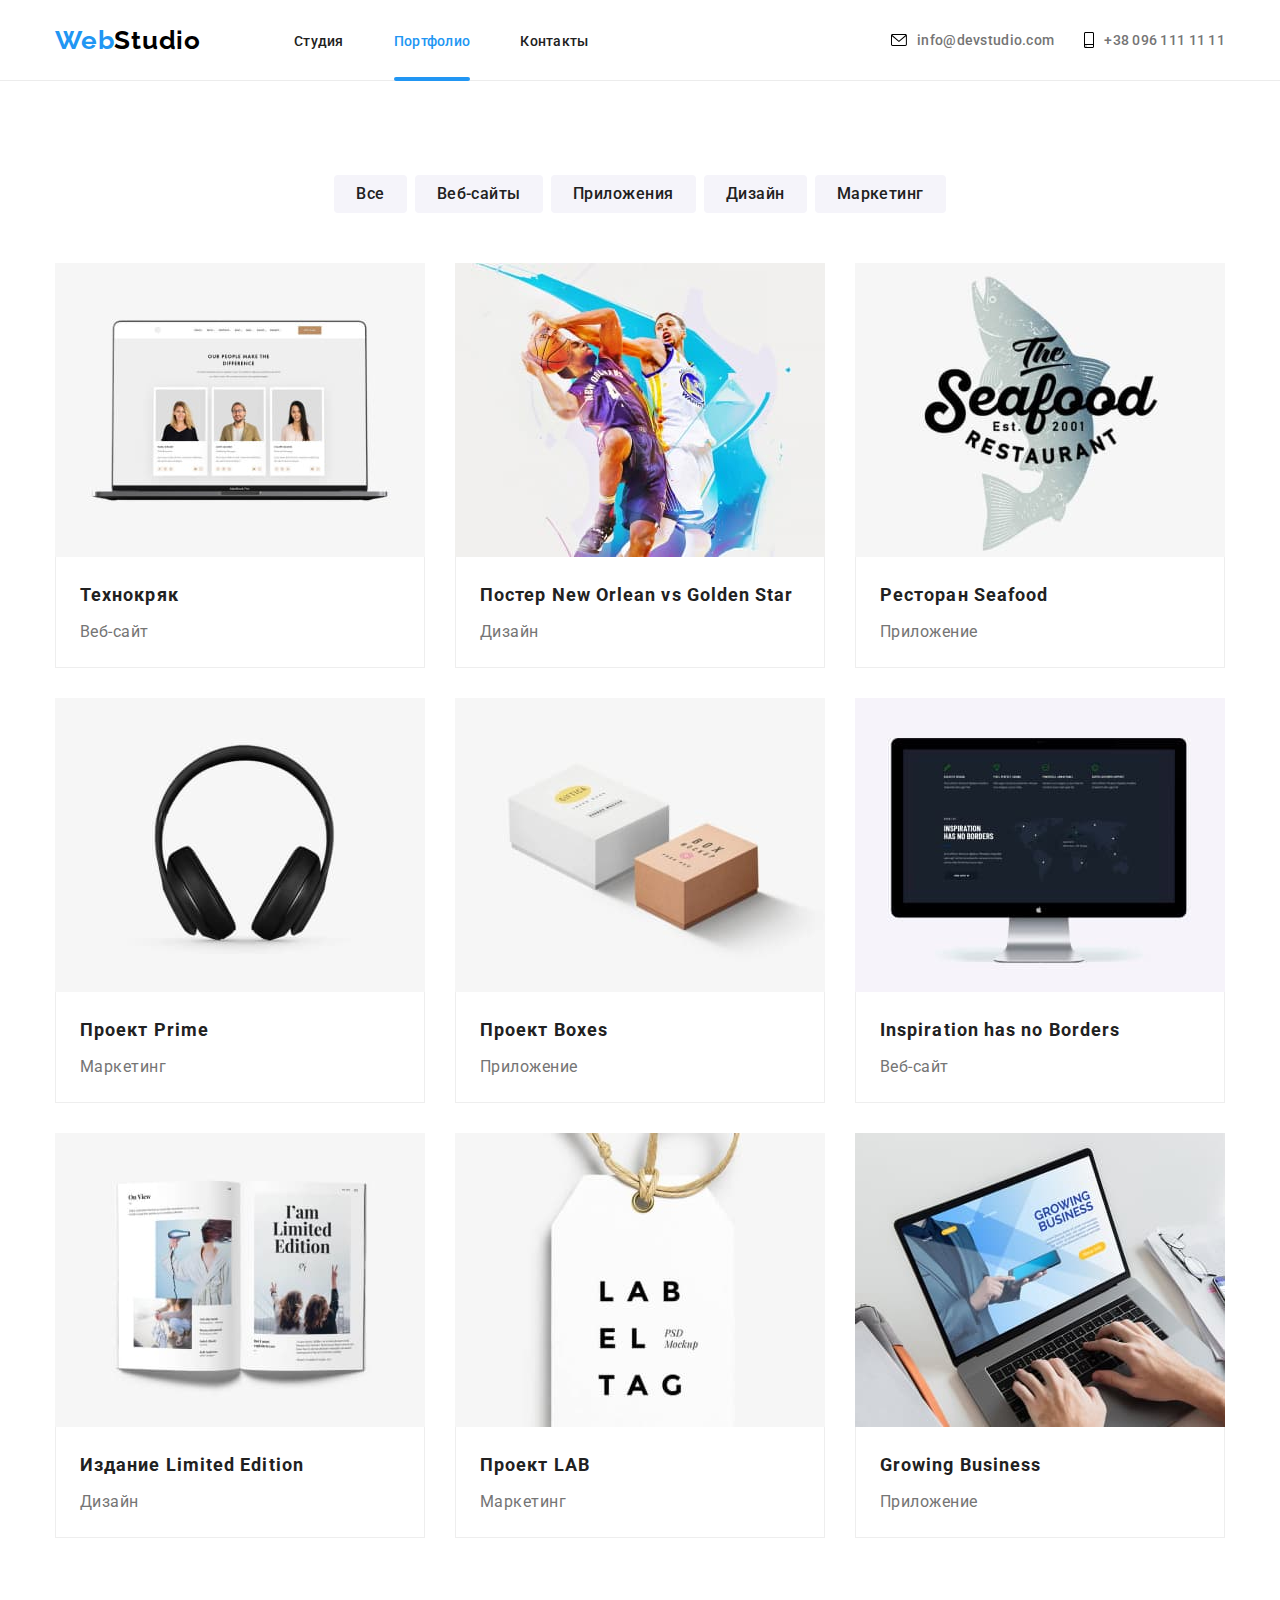
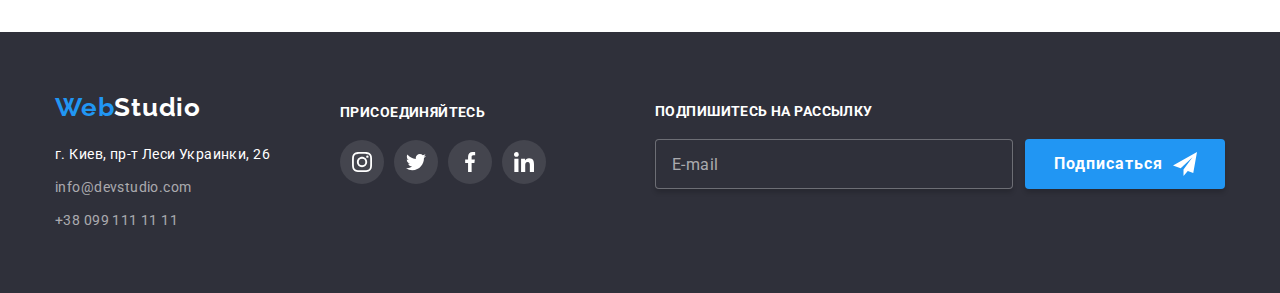
==== portfolio.html @ 9cb3ed79 "Добавляет адаптивные стили и изображения" ====
<!DOCTYPE html>
<html lang="ru">
  <head>
    <meta charset="UTF-8" />
    <meta name="viewport" content="width=device-width, initial-scale=1.0"/>
    <link
      rel="stylesheet"
      href="https://cdnjs.cloudflare.com/ajax/libs/modern-normalize/1.0.0/modern-normalize.css"
    />
    <link
      href="https://fonts.googleapis.com/css2?family=Raleway:wght@700&family=Roboto:wght@400;500;700;900&display=swap"
      rel="stylesheet"
    />
    <!--<link rel="stylesheet" href="./css/main.min.css" />-->
    <link rel="stylesheet" href="./css/portfolio.min.css" />
    <title>Портфолио</title>
  </head>
  <body>
    <!--Header-->

    <header class="header">
      <div class="container portfolio-header">
        <nav class="header-navigation">
          <a class="logo link" href="./index.html"
            ><span class="accent">Web</span>Studio</a
          >
          <ul class="navigation list">
            <li class="navigation-item">
              <a class="navigation-link link" href="./index.html">Студия</a>
            </li>
            <li class="navigation-item">
              <a
                class="navigation-link active-page link"
                href="./portfolio.html"
                >Портфолио</a
              >
            </li>
            <li class="navigation-item">
              <a class="navigation-link link" href="">Контакты</a>
            </li>
          </ul>
        </nav>
        <address class="header-contacts">
          <a class="link contacts-details" href="mailto:info@devstudio.com">
            <svg class="email contacts-icon">
              <use
                class="contacts-details-svg"
                href="./images/sprite.svg#envelope"
              ></use>
            </svg>
            info@devstudio.com</a
          >
          <a class="link contacts-details" href="tel:+380961111111">
            <svg class="smartphone contacts-icon">
              <use
                class="contacts-details-svg"
                href="./images/sprite.svg#smartphone"
              ></use>
            </svg>
            +38 096 111 11 11</a
          >
        </address>
      </div>
      <!--Кнопка мобильного меню-->
      <button type="button" class="menu-button" aria-expanded="false" aria-controls="mobile-menu" data-menu-button>
        <svg class="icon-svg" width="24" height="24" aria-label="Переключатель мобильного меню">
          <use class="close-icon" href="./images/sprite.svg#close-menu" width="24" height="24"></use>
          <use class="burger-icon" href="./images/sprite.svg#burger-menu" width="24" height="16"></use>
        </svg>
      </button>
    </header>
<!--Мобильное меню-->
<div class="mobile-menu" id="mobile-menu" data-menu>
  <nav class="mobile-navigation">
    <ul class="mobile-navigation__navigation-list">
      <li class="mobile-menu__navigation-item">
        <a class="mobile-menu__navigation-link link" href="./index.html">Студия</a>
      </li>
      <li class="mobile-menu__navigation-item">
        <a class="mobile-menu__navigation-link active-page link" href="./portfolio.html">Портфолио</a>
      </li>
      <li class="mobile-menu__navigation-item">
        <a class="mobile-menu__navigation-link link" href="">Контакты</a>
      </li>
    </ul>
  </nav>
  <div class="mobile-contacts">
    <address class="mobile-contacts__header-contacts address">
      <a class="mobile-contacts__contacts-details link" href="mailto:info@devstudio.com">
        <svg class="email contacts-icon">
          <use href="./images/sprite.svg#envelope"></use>
        </svg>
        info@devstudio.com</a>
      <a class="mobile-contacts__contacts-details link" href="tel:+380961111111">
        <svg class="smartphone contacts-icon">
          <use href="./images/sprite.svg#smartphone"></use>
        </svg>
        +38 096 111 11 11</a>
    </address>
  </div>
</div>

    <main>
      <section class="portfolio">
        <div class="container">
          <!--Фильтр по услугам студии-->
          <h1 hidden>Фильтр по услугам студии</h1>
          <ul class="filter-list list">
            <li class="filter-item">
              <button class="services-filter-button" type="button">Все</button>
            </li>
            <li class="filter-item">
              <button class="services-filter-button" type="button">
                Веб-сайты
              </button>
            </li>
            <li class="filter-item">
              <button class="services-filter-button" type="button">
                Приложения
              </button>
            </li>
            <li class="filter-item">
              <button class="services-filter-button" type="button">
                Дизайн
              </button>
            </li>
            <li class="filter-item">
              <button class="services-filter-button" type="button">
                Маркетинг
              </button>
            </li>
          </ul>

          <!--Услуги-->

          <ul class="services-list list">
            <li class="services-item">
              <a class="services-link link" href="">
                <div class="services-preview">
                  <picture>
                    <source srcset="./images/portfolio/website-desktop.jpg 1x, ./images/portfolio/website-desktop@2x.jpg 2x" media="(min-width: 1200px)">
                    <source srcset="./images/portfolio/website-tablet.jpg 1x, ./images/portfolio/website-tablet@2x.jpg 2x" media="(min-width: 768px)">
                    <source srcset="./images/portfolio/website-mobile.jpg 1x, ./images/portfolio/website-mobile@2x.jpg 2x" media="(min-width: 480px)">
                      <img
                        src="./images/portfolio/website-mobile.jpg"
                        alt="страница вебсайта">
                        </picture>
                </div>
                <div class="services-content">
                  <h2 class="services-title">Технокряк</h2>
                  <p class="services-category">Веб-сайт</p>
                </div>
              </a>
            </li>
            <li class="services-item">
              <a class="services-link link" href="">
                <div class="services-preview">
                  <picture>
                    <source srcset="./images/portfolio/poster-desktop.jpg 1x, ./images/portfolio/poster-desktop@2x.jpg 2x" media="(min-width: 1200px)">
                    <source srcset="./images/portfolio/poster-tablet.jpg 1x, ./images/portfolio/poster-tablet@2x.jpg 2x" media="(min-width: 768px)">
                    <source srcset="./images/portfolio/poster-mobile.jpg 1x, ./images/portfolio/poster-mobile@2x.jpg 2x" media="(min-width: 480px)">
                      <img
                        src="./images/portfolio/poster-mobile.jpg"
                        alt="постер баскетбол">
                    </picture>
                </div>
                <div class="services-content">
                  <h2 class="services-title">
                    Постер New Orlean vs Golden Star
                  </h2>
                  <p class="services-category">Дизайн</p>
                </div>
              </a>
            </li>
            <li class="services-item">
              <a class="services-link link" href="">
                <div class="services-preview">
                  <picture>
                    <source srcset="./images/portfolio/restaurant-desktop.jpg 1x, ./images/portfolio/restaurant-desktop@2x.jpg 2x" media="(min-width: 1200px)">
                    <source srcset="./images/portfolio/restaurant-tablet.jpg 1x, ./images/portfolio/restaurant-tablet@2x.jpg 2x" media="(min-width: 768px)">
                    <source srcset="./images/portfolio/restaurant-mobile.jpg 1x, ./images/portfolio/restaurant-mobile@2x.jpg 2x" media="(min-width: 480px)">
                      <img
                        src="./images/portfolio/restaurant-mobile.jpg"
                        alt="логотип ресторана морепродуктов">
                  </picture>
                </div>
                <div class="services-content">
                  <h2 class="services-title">Ресторан Seafood</h2>
                  <p class="services-category">Приложение</p>
                </div>
              </a>
            </li>
            <li class="services-item">
              <a class="services-link link" href="">
                <div class="services-preview">
                  <picture>
                    <source srcset="./images/portfolio/marketing-desktop.jpg 1x, ./images/portfolio/marketing-desktop@2x.jpg 2x" media="(min-width: 1200px)">
                    <source srcset="./images/portfolio/marketing-tablet.jpg 1x, ./images/portfolio/marketing-tablet@2x.jpg 2x" media="(min-width: 768px)">
                    <source srcset="./images/portfolio/marketing-mobile.jpg 1x, ./images/portfolio/marketing-mobile@2x.jpg 2x" media="(min-width: 480px)">
                      <img
                        src="./images/portfolio/marketing-mobile.jpg"
                        alt="наушники">
                  </picture>
                </div>
                <div class="services-content">
                  <h2 class="services-title">Проект Prime</h2>
                  <p class="services-category">Маркетинг</p>
                </div>
              </a>
            </li>
            <li class="services-item">
              <a class="services-link link" href="">
                <div class="services-preview">
                  <picture>
                    <source srcset="./images/portfolio/boxes-desktop.jpg 1x, ./images/portfolio/boxes-desktop@2x.jpg 2x" media="(min-width: 1200px)">
                    <source srcset="./images/portfolio/boxes-tablet.jpg 1x, ./images/portfolio/boxes-tablet@2x.jpg 2x" media="(min-width: 768px)">
                    <source srcset="./images/portfolio/boxes-mobile.jpg 1x, ./images/portfolio/boxes-mobile@2x.jpg 2x" media="(min-width: 480px)">
                      <img
                        src="./images/portfolio/boxes-mobile.jpg"
                        alt="коробки">
                  </picture>
                </div>
                <div class="services-content">
                  <h2 class="services-title">Проект Boxes</h2>
                  <p class="services-category">Приложение</p>
                </div>
              </a>
            </li>
            <li class="services-item">
              <a class="services-link link" href="">
                <div class="services-preview">
                  <picture>
                    <source srcset="./images/portfolio/inspiration-desktop.jpg 1x, ./images/portfolio/inspiration-desktop@2x.jpg 2x" media="(min-width: 1200px)">
                    <source srcset="./images/portfolio/inspiration-tablet.jpg 1x, ./images/portfolio/inspiration-tablet@2x.jpg 2x" media="(min-width: 768px)">
                    <source srcset="./images/portfolio/inspiration-mobile.jpg 1x, ./images/portfolio/inspiration-mobile@2x.jpg 2x" media="(min-width: 480px)">
                      <img
                        src="./images/portfolio/inspiration-mobile.jpg"
                        alt="веб-сайт">
                  </picture>
                </div>
                <div class="services-content">
                  <h2 class="services-title">Inspiration has no Borders</h2>
                  <p class="services-category">Веб-сайт</p>
                </div>
              </a>
            </li>
            <li class="services-item">
              <a class="services-link link" href="">
                <div class="services-preview">
                  <picture>
                    <source srcset="./images/portfolio/edition-desktop.jpg 1x, ./images/portfolio/edition-desktop@2x.jpg 2x"
                      media="(min-width: 1200px)">
                    <source srcset="./images/portfolio/edition-tablet.jpg 1x, ./images/portfolio/edition-tablet@2x.jpg 2x" media="(min-width: 768px)">
                    <source srcset="./images/portfolio/edition-mobile.jpg 1x, ./images/portfolio/edition-mobile@2x.jpg 2x" media="(min-width: 480px)">
                      <img
                        src="./images/portfolio/edition-mobile.jpg"
                        alt="книга">
                  </picture>
                </div>
                <div class="services-content">
                  <h2 class="services-title">Издание Limited Edition</h2>
                  <p class="services-category">Дизайн</p>
                </div>
              </a>
            </li>
            <li class="services-item">
              <a class="services-link link" href="">
                <div class="services-preview">
                  <picture>
                    <source srcset="./images/portfolio/label-desktop.jpg 1x, ./images/portfolio/label-desktop@2x.jpg 2x" media="(min-width: 1200px)">
                    <source srcset="./images/portfolio/label-tablet.jpg 1x, ./images/portfolio/label-tablet@2x.jpg 2x" media="(min-width: 768px)">
                    <source srcset="./images/portfolio/label-mobile.jpg 1x, ./images/portfolio/label-mobile@2x.jpg 2x" media="(min-width: 480px)">
                      <img
                        src="./images/portfolio/label-mobile.jpg"
                        alt="бирка с логотипом">
                  </picture>
                </div>
                <div class="services-content">
                  <h2 class="services-title">Проект LAB</h2>
                  <p class="services-category">Маркетинг</p>
                </div>
              </a>
            </li>
            <li class="services-item">
              <a class="services-link link" href="">
                <div class="services-preview">
                  <picture>
                    <source srcset="./images/portfolio/business-desktop.jpg 1x, ./images/portfolio/business-desktop@2x.jpg 2x" media="(min-width: 1200px)">
                    <source srcset="./images/portfolio/business-tablet.jpg 1x, ./images/portfolio/business-tablet@2x.jpg 2x" media="(min-width: 768px)">
                    <source srcset="./images/portfolio/business-mobile.jpg 1x, ./images/portfolio/business-mobile@2x.jpg 2x" media="(min-width: 480px)">
                      <img
                        src="./images/portfolio/business-mobile.jpg"
                        alt="веб приложение для бизнеса">
                  </picture>
                </div>
                <div class="services-content">
                  <h2 class="services-title">Growing Business</h2>
                  <p class="services-category">Приложение</p>
                </div>
              </a>
            </li>
          </ul>
        </div>
      </section>
    </main>

    <!--Footer-->
    <footer class="footer">
      <div class="container footer-container">
        <div class="footer-contacts-wrapper">
          <div class="footer-contacts">
          <a class="footer-logo link" href="./index.html"
            ><span class="accent">Web</span>Studio</a
          >
          <address class="contacts address">
            <ul class="footer-contacts-list list">
              <li class="footer-contacts-item">
                <a
                  class="footer-contacts-details map-address link"
                  href="https://goo.gl/maps/kugexmw8L3Ajr5Bk6"
                  target="_blank"
                  >г. Киев, пр-т Леси Украинки, 26</a
                >
              </li>
              <li class="footer-contacts-item">
                <a
                  class="footer-contacts-details footer-email link"
                  href="mailto:info@devstudio.com"
                  >info@devstudio.com</a
                >
              </li>
              <li class="footer-contacts-item">
                <a
                  class="footer-contacts-details footer-tel link"
                  href="tel:+380991111111"
                  >+38 099 111 11 11</a
                >
              </li>
            </ul>
          </address>
        </div>
        <div class="join">
          <b class="join-title"> Присоединяйтесь </b>
          <ul class="footer-social-list list">
            <li class="footer-social-icons">
              <a class="footer-social-link" href="">
                <svg class="footer-social-svg">
                  <use href="./images/sprite.svg#instagram"></use>
                </svg>
              </a>
            </li>
            <li class="footer-social-icons">
              <a class="footer-social-link" href="">
                <svg class="footer-social-svg">
                  <use href="./images/sprite.svg#twitter"></use>
                </svg>
              </a>
            </li>
            <li class="footer-social-icons">
              <a class="footer-social-link" href="">
                <svg class="footer-social-svg">
                  <use href="./images/sprite.svg#facebook"></use>
                </svg>
              </a>
            </li>
            <li class="footer-social-icons">
              <a class="footer-social-link" href="">
                <svg class="footer-social-svg">
                  <use href="./images/sprite.svg#linkedin"></use>
                </svg>
              </a>
            </li>
          </ul>
        </div>
        </div>
        <!--Subscribe form-->
        <form class="subscribe-form-wrapper">
          <b class="join-title">Подпишитесь на рассылку</b>
          <div class="subscribe-form">
            <input
              type="email"
              name="user-email"
              class="subscribe-form-input"
              placeholder="E-mail"
              required/>
          <button type="submit" class="subscribe-form-btn">
            <span class="send-button-wrapper"
              >Подписаться
              <svg class="send-icon" width="24px" height="24px">
                <use href="/images/sprite.svg#send"></use>
              </svg>
            </span>
          </button>
          </div>
        </form>
      </div>
    </footer>
    <script src="./js/menu.js"></script>
  </body>
</html>
---- css/main.min.css ----
body{font-family:"Roboto",sans-serif}.list{list-style:none}.link{text-decoration:none}.address{font-style:normal}img{display:block}*,*::before,*::after{margin:0;padding:0}.container{width:1200px;padding:0 15px;margin:0 auto}@media screen and (max-width: 480px){.container{width:100%}}@media screen and (max-width: 767px){.container{width:480px}}@media screen and (min-width: 768px) and (max-width: 1199px){.container{width:768px}}@media screen and (min-width: 1200px){.container{width:1200px}}.backdrop{position:fixed;top:0;left:0;width:100%;height:100%;background-color:rgba(0,0,0,0.2);transition:all 250ms cubic-bezier(0.4, 0, 0.2, 1)}@media screen and (max-width: 480px){.backdrop{padding:94px 50px}}.is-hidden{opacity:0;visibility:hidden;pointer-events:none}.modal{position:absolute;top:50%;left:50%;transform:translate(-50%, -50%);width:528px;height:581px;background-color:#fff;box-shadow:0px 1px 3px rgba(0,0,0,0.12),0px 1px 1px rgba(0,0,0,0.14),0px 2px 1px rgba(0,0,0,0.2);border-radius:4px}.modal-title{padding-top:40px;padding-bottom:12px;font-family:"Roboto",sans-serif;font-weight:700;font-size:20px;line-height:1.15;text-align:center;letter-spacing:0.03em;color:#212121}.modal-form-field{position:relative;margin-left:40px;font-family:"Roboto",sans-serif;font-weight:400;font-size:12px;line-height:1.167;letter-spacing:0.01em;color:#757575}.modal-form-field:not(:last-child)>input{margin-bottom:10px}.modal-form-field>input{display:flex;margin:0 auto;margin-top:4px;padding-left:40px;border:1px solid rgba(33,33,33,0.2);border-radius:4px}.modal-form-field textarea{padding:12px 0 0 16px;margin-top:4px}.modal-form-input{width:448px;height:40px}.modal-form-input:focus+.form-icon{fill:#2196f3;cursor:pointer}.modal-form-input:focus,.modal-form-comment:focus{outline:none;border:1px solid #2196f3;cursor:pointer}.modal-form-comment{position:relative;display:block;resize:none;margin:0 auto;width:448px;height:120px;border:1px solid rgba(33,33,33,0.2);border-radius:4px}.modal-form-comment::placeholder{position:absolute;top:12px;left:16px;font-family:"Roboto",sans-serif;font-weight:400;font-size:14px;line-height:1.143;letter-spacing:0.01em;color:rgba(117,117,117,0.5)}.modal-form-policy{position:absolute;appearance:none;-moz-appearance:none;-webkit-appearance:none}.modal-form-policy-label{display:inline-block;padding-left:48px;margin-top:20px;font-family:"Roboto",sans-serif;font-weight:400;font-size:14px;line-height:1.714;letter-spacing:0.03em;color:#757575}.modal-form-policy-label::before{content:"";display:inline-block;margin-right:8px;margin-top:3px;width:16px;height:15px;border:0.75px solid #000000;border-radius:2px}.modal-form-policy:checked+.modal-form-policy-label::before{background-color:#2196f3;background-image:url("../images/checked.svg");background-size:contain;background-origin:border-box;border-color:transparent}.modal-form-btn{display:block;margin-left:auto;margin-right:auto;margin-top:30px;width:200px;height:50px;font-family:"Roboto",sans-serif;font-weight:700;font-size:16px;line-height:1.875;letter-spacing:0.06em;color:#ffffff;background-color:#188ce8;border:none;box-shadow:0px 4px 4px rgba(0,0,0,0.15);border-radius:4px;transition:box-shadow 250ms cubic-bezier(0.4, 0, 0.2, 1)}.modal-form-btn:hover,.modal-form-btn:focus{box-shadow:0px 4px 4px rgba(0,0,0,0.25);cursor:pointer}.close-icon{display:block;margin:0 auto}.close-btn{position:absolute;top:8px;right:8px;width:30px;height:30px;background-color:#ffffff;border:1px solid rgba(0,0,0,0.1);border-radius:50%;cursor:pointer;transition:fill 250ms cubic-bezier(0.4, 0, 0.2, 1)}.close-btn:hover,.close-btn:focus{fill:#2196f3}.form-icon{position:absolute;top:27px;left:12px;width:18px;height:18px;transition:fill 250ms cubic-bezier(0.4, 0, 0.2, 1)}.terms{padding-right:51px;font-family:"Roboto",sans-serif;font-weight:400;font-size:14px;line-height:1.714;letter-spacing:0.03em;text-decoration-line:underline;color:#2196f3}@media screen and (min-width: 1200px){.subscribe-form-wrapper{margin-left:93px;display:flex;flex-direction:column;justify-content:start}}.subscribe-form{display:block}@media screen and (min-width: 1200px){.subscribe-form{display:flex}}.subscribe-form-input{display:inline-block;width:358px;height:50px;margin-right:12px;padding-left:16px;color:rgba(255,255,255,0.6);background-color:#2f303a;border:1px solid rgba(255,255,255,0.3);box-shadow:0px 4px 4px rgba(0,0,0,0.15);border-radius:4px}@media screen and (min-width: 768px){.subscribe-form-input{display:block;margin:0 auto}}@media screen and (max-width: 1199px){.subscribe-form-input{width:450px;margin-bottom:20px}}@media screen and (min-width: 1200px){.subscribe-form-input{margin-right:12px}}.subscribe-form-input::placeholder{font-family:"Roboto",sans-serif;font-weight:400;font-size:16px;line-height:1.25;letter-spacing:0.03em;color:rgba(255,255,255,0.6)}.subscribe-form-input:focus{cursor:pointer}.subscribe-form-btn{width:200px;height:50px;color:#ffffff;background-color:#2196f3;font-family:"Roboto",sans-serif;font-weight:700;font-size:16px;line-height:1.875;text-align:center;letter-spacing:0.06em;box-shadow:0px 4px 4px rgba(0,0,0,0.15);border-radius:4px;border:none}.subscribe-form-btn:hover,.subscribe-form-btn:focus{cursor:pointer}.send-button-wrapper{position:relative;display:flex;padding-left:29px}.send-icon{position:absolute;top:3px;right:28px}.send-icon>use{width:24px;height:24px;fill:#ffffff;margin-left:10px}.social-list{display:flex;justify-content:space-around;margin-top:16px}.social-list-link{width:44px;height:44px;display:flex;justify-content:center;align-items:center;border-radius:50%;background-color:#ffffff;transition:background-color 250ms cubic-bezier(0.4, 0, 0.2, 1)}.social-list-link:hover,.social-list-link:focus{background-color:#2196f3}.social-list-link:hover .social-list-svg,.social-list-link:focus .social-list-svg{fill:#ffffff}.social-list-svg{width:20px;height:20px;fill:#afb1b8;transition:fill 250ms cubic-bezier(0.4, 0, 0.2, 1)}.footer-social-list{display:flex}.footer-social-icons:not(:last-child){margin-right:10px}.footer-social-link{width:44px;height:44px;display:flex;justify-content:center;align-items:center;border-radius:50%;background-color:rgba(255,255,255,0.1);transition:background-color 250ms cubic-bezier(0.4, 0, 0.2, 1)}.footer-social-link:hover,.footer-social-link:focus{background-color:#2196f3}.footer-social-svg{width:20px;height:20px;fill:#ffffff}.work-title,.team-title,.clients-title{font-weight:700;font-size:36px;line-height:1.167;text-align:center;letter-spacing:0.03em;color:#212121}.teammate-position{font-weight:400;font-size:16px;line-height:1.187;letter-spacing:0.03em;color:#757575}.contacts-details{transition:color 250ms cubic-bezier(0.4, 0, 0.2, 1)}.link.contacts-details:hover{color:#2196f3}.team,.work,.portfolio,.clients{padding-bottom:94px}.portfolio,.clients{padding-top:94px}.mobile-menu{display:none;position:absolute;top:60px;width:480px;height:393px;z-index:999;opacity:0;visibility:hidden;pointer-events:none;transition:opacity 250ms linear, visibility 250ms linear;padding-top:60px;border-top:1px solid #ececec;background-color:#fff}@media screen and (min-width: 768px){.mobile-menu{display:none}}.mobile-menu.is-open{opacity:1;visibility:visible;pointer-events:initial}.mobile-menu__navigation-link{position:relative;display:inline-block;font-family:"Roboto",sans-serif;font-weight:500;font-size:18px;line-height:1.167;letter-spacing:0.02em;color:#212121;transition:color 250ms cubic-bezier(0.4, 0, 0.2, 1)}.mobile-menu__navigation-link:hover,.mobile-menu__navigation-link:focus{color:#2196f3}.mobile-menu__navigation-link.active-page{color:#2196f3}.mobile-menu__navigation-link.active-page::after{position:absolute;left:0;bottom:0;content:"";display:block;height:4px;width:100%;background-color:#2196f3;border-radius:2px}.mobile-menu__navigation-item{display:block;margin:0 auto;position:relative}.mobile-menu__navigation-item:not(:last-child){margin-bottom:40px}.mobile-menu.is-open{display:block}.mobile-navigation{text-align:center}.mobile-contacts{padding-top:60px;padding-bottom:60px}.mobile-contacts .link{font-family:"Roboto",sans-serif;font-weight:500;font-size:18px;line-height:1.167;letter-spacing:0.02em;color:#757575;display:block}.mobile-contacts__contacts-details{text-align:center}.mobile-contacts__contacts-details:not(:last-child){margin-bottom:16px}a.mobile-menu__navigation-link.active-page{padding-bottom:8px}.menu-button{position:absolute;top:0;right:0;margin-right:15px;margin-top:20px;border:none;background-color:transparent}@media screen and (min-width: 768px){.menu-button{display:none}}.menu-button .close-icon{display:none}.menu-button.is-open .close-icon{display:block}.menu-button.is-open .burger-icon{display:none}.menu-button .icon-svg:hover{fill:#2196f3}.logo{font-family:"Raleway",sans-serif;font-weight:700;font-size:26px;line-height:1.192;letter-spacing:0.03em;color:#000;margin-right:93px}@media screen and (min-width: 768px) and (max-width: 1199px){.logo{margin-right:88px;font-size:24px;line-height:1.167}}.footer-logo{display:inline-block;margin-bottom:20px;font-family:"Raleway",sans-serif;font-weight:700;font-size:26px;line-height:1.192;letter-spacing:0.03em;color:#fff}.header{position:relative;margin:0 auto}@media screen and (max-width: 480px){.header{width:100%}}@media screen and (max-width: 767px){.header{width:480px}}@media screen and (min-width: 768px) and (max-width: 1199px){.header{width:768px}}.accent{font-family:"Raleway",sans-serif;font-weight:700;font-size:26px;line-height:1.192;letter-spacing:0.03em;color:#2196f3}.navigation-link{font-family:"Roboto",sans-serif;font-weight:500;font-size:14px;line-height:1.143;letter-spacing:0.02em;color:#212121;transition:color 250ms cubic-bezier(0.4, 0, 0.2, 1)}.navigation-link:hover,.navigation-link:focus{color:#2196f3}.active-page{color:#2196f3}.navigation-item .active-page::after{position:absolute;bottom:0;content:"";display:block;width:100%;height:4px;background-color:#2196f3;border-radius:2px}.header .container{display:flex;align-items:center;height:80px}@media screen and (max-width: 767px){.header .container{height:60px}}@media screen and (min-width: 768px){.header-navigation{display:flex;align-items:center}}.navigation{display:flex}.navigation-item{position:relative}.navigation-item:not(:last-child){margin-right:50px}.navigation-item:last-child{margin-right:80px}a.navigation-link.active-page,a.navigation-link.link{padding-top:33px;padding-bottom:32px}@media screen and (max-width: 767px){.header-navigation .header-contacts{display:none}}@media screen and (min-width: 768px){.header-navigation .header-contacts{display:block;font-style:normal}}@media screen and (min-width: 1200px){.header-navigation .header-contacts{display:flex;margin-left:auto;font-style:normal}}.header-contacts{display:flex;margin-left:auto;font-style:normal}@media screen and (max-width: 767px){.header-contacts{display:none}}@media screen and (min-width: 768px) and (max-width: 1199px){.header-contacts{display:block}}.header-contacts .link{font-family:"Roboto",sans-serif;font-weight:500;font-size:14px;line-height:1.143;letter-spacing:0.02em;color:#757575;display:flex;align-items:center}@media screen and (max-width: 1199px){.header-contacts .link{font-size:12px;line-height:1.167}}.header-contacts-icon{fill:currentColor}@media screen and (min-width: 768px) and (max-width: 1199px){.contacts-details:first-child{margin-bottom:10px}}@media screen and (min-width: 1200px){.contacts-details+.contacts-details{margin-left:30px}}.header .navigation-link{display:block;padding:10px 0}.email{width:16px;height:12px;margin-right:10px}.smartphone{width:10px;height:16px;margin-right:10px}@media screen and (max-width: 767px){.navigation.list{display:none}}.hero{padding-bottom:118px;padding-top:118px;margin:0 auto;background-color:#2f303a;background-image:linear-gradient(rgba(47,48,58,0.4), rgba(47,48,58,0.4)),url("../images/bgimage.jpg");background-repeat:no-repeat;background-size:cover;padding-bottom:118px;padding-top:118px}.hero-title{margin-top:0;margin-bottom:30px;font-size:26px;line-height:1.615;font-weight:900;text-align:center;letter-spacing:0.06em;text-transform:uppercase;color:#fff}@media screen and (max-width: 480px){.hero{width:100%}}@media screen and (max-width: 767px){.hero{background-image:linear-gradient(rgba(47,48,58,0.4), rgba(47,48,58,0.4)),url("../images/bgimage-mobile.jpg");background-repeat:no-repeat;background-size:cover;width:480px}.hero-title{font-size:26px;line-height:1.615}}@media screen and (min-width: 768px) and (max-width: 1199px){.hero{width:768px;background-image:linear-gradient(rgba(47,48,58,0.4), rgba(47,48,58,0.4)),url("../images/bgimage-tablet.jpg");background-repeat:no-repeat;background-size:cover}.hero-title{font-size:26px;line-height:1.615}}@media screen and (min-width: 1200px){.hero{max-width:1600px;margin:0 auto;padding-bottom:200px;padding-top:200px;background-image:linear-gradient(rgba(47,48,58,0.4), rgba(47,48,58,0.4)),url("../images/bgimage-desktop.jpg");background-repeat:no-repeat;background-size:cover}.hero-title{font-size:44px;line-height:1.364}}.order-button{display:block;margin:0 auto;padding:10px 32px;font-weight:700;font-size:16px;line-height:1.875;text-align:center;letter-spacing:0.06em;color:#fff;background:#2196f3;border:none;border-radius:4px}.order-button:hover,.order-button:focus{cursor:pointer}.skills{margin:0 auto}@media screen and (max-width: 1199px){.skills{margin-top:60px;margin-bottom:60px}}@media screen and (min-width: 1200px){.skills{padding-top:94px;margin-bottom:47px}}.skills-title{font-weight:700;font-size:14px;line-height:1.143;letter-spacing:0.03em;text-transform:uppercase;margin-bottom:10px}@media screen and (min-width: 480px) and (max-width: 767px){.skills-title{text-align:center}}@media screen and (max-width: 480px){.skills-title{text-align:center}}.skills-description{font-weight:400;font-size:14px;line-height:1.714;letter-spacing:0.03em;color:#757575}@media screen and (min-width: 768px){.skills-list{display:flex;flex-wrap:wrap}}@media screen and (min-width: 1200px){.skills-list{display:flex}}.skills-item{width:450px}@media screen and (min-width: 768px){.skills-item{width:354px}}@media screen and (max-width: 768px) and (min-width: 1200px){.skills-item{flex-basis:calc((100% - 2 * 30px) / 2)}}@media screen and (min-width: 1200px){.skills-item{width:270px;margin-right:30px}.skills-item:nth-child(4n+4){margin-right:0}}@media screen and (min-width: 768px){.skills-item:nth-child(odd){margin-right:30px}}.skills-item::before{margin:0 auto 30px;width:450px;height:120px;display:block;background-repeat:no-repeat;background-position:center;background-color:#f5f4fa;border-radius:4px}@media screen and (min-width: 768px){.skills-item::before{width:354px}}@media screen and (min-width: 1200px){.skills-item::before{width:270px;height:120px}}.skills-item:first-child::before{background-image:url("../images/antenna.svg");content:""}.skills-item:nth-child(n+2)::before{background-image:url("../images/clock.svg");content:""}.skills-item:nth-child(n+3)::before{background-image:url("../images/diagram.svg");content:""}.skills-item:nth-child(n+4)::before{background-image:url("../images/astronaut.svg");content:""}@media screen and (min-width: 480px) and (max-width: 767px){.skills{width:480px}}@media screen and (min-width: 768px) and (max-width: 1199px){.skills{width:768px}}.work{padding-top:47px}.work-title{margin-bottom:50px;font-weight:700;font-size:36px;line-height:1.167;text-align:center;letter-spacing:0.03em;color:#212121}.work-list{display:flex}.work-item{width:370px}.work-item:not(:last-child){margin-right:30px}.work-image-title{position:relative}@media screen and (max-width: 1200px){.work{display:none}}.work-item:first-child .work-image-title::after,.work-item:nth-child(2n) .work-image-title::after,.work-item:nth-child(3n) .work-image-title::after{display:inline-block;position:absolute;bottom:0;width:100%;height:70px;color:#ffffff;font-family:"Roboto",sans-serif;font-size:700;line-height:1.172;letter-spacing:0.03em;text-transform:uppercase;text-align:center;padding:27px 30px;background-color:rgba(47,48,58,0.8)}.work-item:first-child .work-image-title::after{content:"Десктопные приложения"}.work-item:nth-child(2n) .work-image-title::after{content:"Мобильные приложения"}.work-item:nth-child(3n) .work-image-title::after{content:"Дизайнерские решения"}.team{padding-top:94px;margin:0 auto;background-color:#f5f4fa}@media screen and (max-width: 1199px){.team{padding-top:60px;padding-bottom:60px}}.team-title{margin-bottom:30px;font-weight:700;font-size:28px;line-height:1.143;letter-spacing:0.03em}@media screen and (min-width: 1200px){.team-title{margin-bottom:50px;font-size:36px;line-height:1.167}}@media screen and (min-width: 768px){.team-list{display:flex;flex-wrap:wrap}}@media screen and (min-width: 1200px){.team-list{display:flex}}.team-item{display:block;text-align:center}@media screen and (max-width: 1199px){.team-item:not(:last-child){margin-bottom:30px}}.team-item img{box-shadow:0px 4px 4px rgba(0,0,0,0.25)}@media screen and (max-width: 480px){.team-item img{width:100%}}@media screen and (min-width: 480px) and (max-width: 767px){.team-item img{width:450px;height:460px}}@media screen and (min-width: 768px) and (max-width: 1199px){.team-item img{width:354px;height:374px}}@media screen and (max-width: 768px) and (min-width: 1200px){.team-item{flex-basis:calc((100% - 2 * 30px) / 2)}}@media screen and (min-width: 1200px){.team-item{margin-right:30px}.team-item:nth-child(4n+4){margin-right:0}}@media screen and (min-width: 768px){.team-item:nth-child(odd){margin-right:30px}}.team-content{padding:30px;border-radius:0 0 4px 4px;background-color:#fff;box-shadow:0px 4px 4px rgba(0,0,0,0.25)}@media screen and (max-width: 480px){.team{display:block;width:100%}}@media screen and (max-width: 767px){.team{width:480px}}@media screen and (min-width: 768px){.team{width:768px}}@media screen and (min-width: 1200px){.team{width:100%;margin:0 auto}}.teammate-name{margin-bottom:10px;font-weight:500;font-size:16px;line-height:1.187;letter-spacing:0.03em;color:#212121}.clients{margin:0 auto}@media screen and (max-width: 480px){.clients{width:100%}}@media screen and (max-width: 767px){.clients{width:480px;padding-bottom:60px;padding-top:60px}}@media screen and (min-width: 768px) and (max-width: 1199px){.clients{width:768px;padding-bottom:60px;padding-top:60px}}@media screen and (min-width: 1200px){.clients{width:1200px;padding-bottom:94px;padding-top:94px}}.clients-title{margin-bottom:30px;font-weight:700;font-size:28px;line-height:1.143;letter-spacing:0.03em}@media screen and (min-width: 1200px){.clients-title{margin-bottom:50px;font-size:36px;line-height:1.167}}.clients-list{display:flex;flex-wrap:wrap}.clients-list-svg{display:block;margin:auto;transition:fill 250ms cubic-bezier(0.4, 0, 0.2, 1)}.clients-item{margin-right:30px;margin-bottom:30px;margin-left:0px}@media screen and (max-width: 767px){.clients-item:nth-child(even){margin-right:0}.clients-item:nth-last-child(-n+2){margin-bottom:0}}@media screen and (min-width: 768px) and (max-width: 1199px){.clients-item:nth-child(3n+3){margin-right:0}.clients-item:nth-last-child(-n+3){margin-bottom:0}}@media screen and (min-width: 1200px){.clients-item{width:170px;height:90px;display:flex;text-align:center;justify-content:center;margin-bottom:0}.clients-item:last-child{margin-right:0}}.clients-link{display:flex;justify-content:center;align-items:center;fill:#afb1b8;border:1px solid #afb1b8;border-radius:4px;transition:fill 250ms cubic-bezier(0.4, 0, 0.2, 1)}.clients-link:hover .clients-list-svg,.clients-link:focus .clients-list-svg{fill:#2196f3}.clients-link:hover{border-color:#2196f3}@media screen and (max-width: 480px){.clients-link{width:100%}}@media screen and (max-width: 767px){.clients-link{width:210px;height:90px}}@media screen and (min-width: 768px) and (max-width: 1199px){.clients-link{width:226px;height:90px}}@media screen and (min-width: 1200px){.clients-link{width:170px;height:90px}}.footer{margin:0 auto;padding-top:60px;padding-bottom:60px;background:#2f303a}@media screen and (max-width: 480px){.footer{width:100%}}@media screen and (max-width: 767px){.footer{width:480px;padding-bottom:60px;padding-top:60px}}@media screen and (min-width: 768px) and (max-width: 1199px){.footer{width:768px;padding-bottom:60px;padding-top:60px}}.footer-container{display:inline-block;text-align:center}@media screen and (min-width: 1200px){.footer-container{display:flex;justify-content:space-between;align-items:baseline}}@media screen and (max-width: 767px){.footer-contacts{margin-bottom:60px}}@media screen and (min-width: 768px) and (max-width: 1199px){.footer-contacts{margin-right:165px;margin-bottom:60px}}@media screen and (min-width: 1200px){.footer-contacts{display:flex;flex-direction:column;align-items:flex-start}}@media screen and (min-width: 1200px){.footer-contacts-list{display:flex;flex-direction:column;align-items:flex-start}}.footer-contacts-details{font-weight:400;font-size:14px;line-height:1.714;letter-spacing:0.03em;color:rgba(255,255,255,0.6)}.footer-contacts-details.map-address{color:#fff}.footer-contacts-item:not(:last-child){margin-bottom:9px}@media screen and (min-width: 1200px){.footer-contacts-wrapper{display:flex}}@media screen and (min-width: 768px) and (max-width: 1199px){.footer-contacts-wrapper{display:flex;justify-content:center}}@media screen and (max-width: 767px){.footer-social-list{justify-content:center;margin-bottom:60px}}.join{padding-top:12px}@media screen and (min-width: 1200px){.join{display:flex;flex-direction:column;justify-content:start;margin-left:70px}}.join-title{display:block;margin-bottom:20px;font-family:"Roboto",sans-serif;font-weight:700;font-size:14px;line-height:1.143;letter-spacing:0.03em;text-transform:uppercase;color:#fff}@media screen and (min-width: 1200px){.join-title{display:inline-block;text-align:left;margin-left:0}}
/*# sourceMappingURL=main.min.css.map */
---- css/portfolio.min.css ----
body{font-family:"Roboto",sans-serif}.list{list-style:none}.link{text-decoration:none}.address{font-style:normal}img{display:block}*,*::before,*::after{margin:0;padding:0}.container{width:1200px;padding:0 15px;margin:0 auto}@media screen and (max-width: 480px){.container{width:100%}}@media screen and (max-width: 767px){.container{width:480px}}@media screen and (min-width: 768px) and (max-width: 1199px){.container{width:768px}}@media screen and (min-width: 1200px){.container{width:1200px}}.portfolio{margin:0 auto;border-top:1px solid #ececec}@media screen and (max-width: 767px){.portfolio{padding-bottom:60px;padding-top:60px}}@media screen and (min-width: 768px) and (max-width: 1199px){.portfolio{padding-bottom:60px;padding-top:60px}}.services-filter-button{padding:6px 22px;border-radius:4px;cursor:pointer;font-family:"Roboto",sans-serif;font-weight:500;font-size:16px;line-height:1.625;text-align:center;letter-spacing:0.03em;color:#212121;border:none;background-color:#f5f4fa;transition:background-color 250ms cubic-bezier(0.4, 0, 0.2, 1),color 250ms cubic-bezier(0.4, 0, 0.2, 1)}.services-filter-button:hover,.services-filter-button:focus{color:#fff;background-color:#2196f3;box-shadow:0px 4px 4px rgba(0,0,0,0.25)}.services-title{margin-bottom:4px;font-weight:700;font-size:18px;line-height:2;letter-spacing:0.06em;color:#212121}.services-category{font-weight:400;font-size:16px;line-height:1.875;letter-spacing:0.03em;color:#757575}.filter-list{display:flex}@media screen and (max-width: 767px){.filter-list{flex-wrap:wrap;margin-bottom:40px}}@media screen and (min-width: 768px) and (max-width: 1199px){.filter-list{flex-wrap:wrap;justify-content:center;margin-bottom:30px}}@media screen and (min-width: 1200px){.filter-list{justify-content:center;margin-bottom:50px}}.filter-item:not(:last-child){margin-right:8px}@media screen and (min-width: 768px){.filter-item:not(:last-child){margin-right:8px}}@media screen and (max-width: 767px){.filter-item:not(:nth-last-child(-n+2)){margin-bottom:8px}}.services-list{display:flex;flex-wrap:wrap}@media screen and (max-width: 480px){.services-list{width:100%}}@media screen and (max-width: 767px){.services-list{display:block;width:480px}}@media screen and (max-width: 480px){.services-item{width:100%}}@media screen and (max-width: 767px){.services-item{width:450px}.services-item:not(:last-child){margin-bottom:30px}}@media screen and (min-width: 768px) and (max-width: 1199px){.services-item{width:354px}.services-item:not(:nth-child(even)){margin-right:30px}.services-item:not(:last-child){margin-bottom:30px}}@media screen and (min-width: 1200px){.services-item{width:370px}.services-item:not(:nth-last-child(-n+3)){margin-bottom:30px}.services-item:not(:nth-child(3n+3)){margin-right:30px}}.services-link{transition:box-shadow 250ms cubic-bezier(0.4, 0, 0.2, 1)}.services-link:hover,.services-link:focus{box-shadow:0px 1px 1px rgba(0,0,0,0.12),0px 4px 4px rgba(0,0,0,0.06),1px 4px 6px rgba(0,0,0,0.16)}.services-content{padding:20px 24px;border-bottom:1px solid #eeeeee;border-left:1px solid #eeeeee;border-right:1px solid #eeeeee}.services-preview{position:relative;overflow:hidden}.services-preview::before{position:absolute;display:inline-block;content:"Технокряк это современная площадка распространения коронавируса. Компании используют эту платформу для цифрового шпионажа и атак на защищённые сервера конкурентов.";font-family:"Roboto",sans-serif;color:#ffffff;font-weight:400;font-size:18px;line-height:1.556;letter-spacing:0.03em;padding:63px 24px;width:100%;height:100%;background-color:rgba(33,150,243,0.9);opacity:1;transform:translateY(100%);transition:transform 250ms cubic-bezier(0.4, 0, 0.2, 1)}.services-preview:hover::before{opacity:1}.services-link:hover .services-preview::before{transform:translateY(0)}.social-list{display:flex;justify-content:space-around;margin-top:16px}.social-list-link{width:44px;height:44px;display:flex;justify-content:center;align-items:center;border-radius:50%;background-color:#ffffff;transition:background-color 250ms cubic-bezier(0.4, 0, 0.2, 1)}.social-list-link:hover,.social-list-link:focus{background-color:#2196f3}.social-list-link:hover .social-list-svg,.social-list-link:focus .social-list-svg{fill:#ffffff}.social-list-svg{width:20px;height:20px;fill:#afb1b8;transition:fill 250ms cubic-bezier(0.4, 0, 0.2, 1)}.footer-social-list{display:flex}.footer-social-icons:not(:last-child){margin-right:10px}.footer-social-link{width:44px;height:44px;display:flex;justify-content:center;align-items:center;border-radius:50%;background-color:rgba(255,255,255,0.1);transition:background-color 250ms cubic-bezier(0.4, 0, 0.2, 1)}.footer-social-link:hover,.footer-social-link:focus{background-color:#2196f3}.footer-social-svg{width:20px;height:20px;fill:#ffffff}@media screen and (min-width: 1200px){.subscribe-form-wrapper{margin-left:93px;display:flex;flex-direction:column;justify-content:start}}.subscribe-form{display:block}@media screen and (min-width: 1200px){.subscribe-form{display:flex}}.subscribe-form-input{display:inline-block;width:358px;height:50px;margin-right:12px;padding-left:16px;color:rgba(255,255,255,0.6);background-color:#2f303a;border:1px solid rgba(255,255,255,0.3);box-shadow:0px 4px 4px rgba(0,0,0,0.15);border-radius:4px}@media screen and (min-width: 768px){.subscribe-form-input{display:block;margin:0 auto}}@media screen and (max-width: 1199px){.subscribe-form-input{width:450px;margin-bottom:20px}}@media screen and (min-width: 1200px){.subscribe-form-input{margin-right:12px}}.subscribe-form-input::placeholder{font-family:"Roboto",sans-serif;font-weight:400;font-size:16px;line-height:1.25;letter-spacing:0.03em;color:rgba(255,255,255,0.6)}.subscribe-form-input:focus{cursor:pointer}.subscribe-form-btn{width:200px;height:50px;color:#ffffff;background-color:#2196f3;font-family:"Roboto",sans-serif;font-weight:700;font-size:16px;line-height:1.875;text-align:center;letter-spacing:0.06em;box-shadow:0px 4px 4px rgba(0,0,0,0.15);border-radius:4px;border:none}.subscribe-form-btn:hover,.subscribe-form-btn:focus{cursor:pointer}.send-button-wrapper{position:relative;display:flex;padding-left:29px}.send-icon{position:absolute;top:3px;right:28px}.send-icon>use{width:24px;height:24px;fill:#ffffff;margin-left:10px}.teammate-position{font-weight:400;font-size:16px;line-height:1.187;letter-spacing:0.03em;color:#757575}.contacts-details{transition:color 250ms cubic-bezier(0.4, 0, 0.2, 1)}.link.contacts-details:hover{color:#2196f3}.team,.work,.portfolio,.clients{padding-bottom:94px}.portfolio,.clients{padding-top:94px}.team{padding-top:94px;margin:0 auto;background-color:#f5f4fa}@media screen and (max-width: 1199px){.team{padding-top:60px;padding-bottom:60px}}.team-title{margin-bottom:30px;font-weight:700;font-size:28px;line-height:1.143;letter-spacing:0.03em}@media screen and (min-width: 1200px){.team-title{margin-bottom:50px;font-size:36px;line-height:1.167}}@media screen and (min-width: 768px){.team-list{display:flex;flex-wrap:wrap}}@media screen and (min-width: 1200px){.team-list{display:flex}}.team-item{display:block;text-align:center}@media screen and (max-width: 1199px){.team-item:not(:last-child){margin-bottom:30px}}.team-item img{box-shadow:0px 4px 4px rgba(0,0,0,0.25)}@media screen and (max-width: 480px){.team-item img{width:100%}}@media screen and (min-width: 480px) and (max-width: 767px){.team-item img{width:450px;height:460px}}@media screen and (min-width: 768px) and (max-width: 1199px){.team-item img{width:354px;height:374px}}@media screen and (max-width: 768px) and (min-width: 1200px){.team-item{flex-basis:calc((100% - 2 * 30px) / 2)}}@media screen and (min-width: 1200px){.team-item{margin-right:30px}.team-item:nth-child(4n+4){margin-right:0}}@media screen and (min-width: 768px){.team-item:nth-child(odd){margin-right:30px}}.team-content{padding:30px;border-radius:0 0 4px 4px;background-color:#fff;box-shadow:0px 4px 4px rgba(0,0,0,0.25)}@media screen and (max-width: 480px){.team{display:block;width:100%}}@media screen and (max-width: 767px){.team{width:480px}}@media screen and (min-width: 768px){.team{width:768px}}@media screen and (min-width: 1200px){.team{width:100%;margin:0 auto}}.teammate-name{margin-bottom:10px;font-weight:500;font-size:16px;line-height:1.187;letter-spacing:0.03em;color:#212121}.mobile-menu{display:none;position:absolute;top:60px;width:480px;height:393px;z-index:999;opacity:0;visibility:hidden;pointer-events:none;transition:opacity 250ms linear, visibility 250ms linear;padding-top:60px;border-top:1px solid #ececec;background-color:#fff}@media screen and (min-width: 768px){.mobile-menu{display:none}}.mobile-menu.is-open{opacity:1;visibility:visible;pointer-events:initial}.mobile-menu__navigation-link{position:relative;display:inline-block;font-family:"Roboto",sans-serif;font-weight:500;font-size:18px;line-height:1.167;letter-spacing:0.02em;color:#212121;transition:color 250ms cubic-bezier(0.4, 0, 0.2, 1)}.mobile-menu__navigation-link:hover,.mobile-menu__navigation-link:focus{color:#2196f3}.mobile-menu__navigation-link.active-page{color:#2196f3}.mobile-menu__navigation-link.active-page::after{position:absolute;left:0;bottom:0;content:"";display:block;height:4px;width:100%;background-color:#2196f3;border-radius:2px}.mobile-menu__navigation-item{display:block;margin:0 auto;position:relative}.mobile-menu__navigation-item:not(:last-child){margin-bottom:40px}.mobile-menu.is-open{display:block}.mobile-navigation{text-align:center}.mobile-contacts{padding-top:60px;padding-bottom:60px}.mobile-contacts .link{font-family:"Roboto",sans-serif;font-weight:500;font-size:18px;line-height:1.167;letter-spacing:0.02em;color:#757575;display:block}.mobile-contacts__contacts-details{text-align:center}.mobile-contacts__contacts-details:not(:last-child){margin-bottom:16px}a.mobile-menu__navigation-link.active-page{padding-bottom:8px}.menu-button{position:absolute;top:0;right:0;margin-right:15px;margin-top:20px;border:none;background-color:transparent}@media screen and (min-width: 768px){.menu-button{display:none}}.menu-button .close-icon{display:none}.menu-button.is-open .close-icon{display:block}.menu-button.is-open .burger-icon{display:none}.menu-button .icon-svg:hover{fill:#2196f3}.header{position:relative;margin:0 auto}@media screen and (max-width: 480px){.header{width:100%}}@media screen and (max-width: 767px){.header{width:480px}}@media screen and (min-width: 768px) and (max-width: 1199px){.header{width:768px}}.accent{font-family:"Raleway",sans-serif;font-weight:700;font-size:26px;line-height:1.192;letter-spacing:0.03em;color:#2196f3}.navigation-link{font-family:"Roboto",sans-serif;font-weight:500;font-size:14px;line-height:1.143;letter-spacing:0.02em;color:#212121;transition:color 250ms cubic-bezier(0.4, 0, 0.2, 1)}.navigation-link:hover,.navigation-link:focus{color:#2196f3}.active-page{color:#2196f3}.navigation-item .active-page::after{position:absolute;bottom:0;content:"";display:block;width:100%;height:4px;background-color:#2196f3;border-radius:2px}.header .container{display:flex;align-items:center;height:80px}@media screen and (max-width: 767px){.header .container{height:60px}}@media screen and (min-width: 768px){.header-navigation{display:flex;align-items:center}}.navigation{display:flex}.navigation-item{position:relative}.navigation-item:not(:last-child){margin-right:50px}.navigation-item:last-child{margin-right:80px}a.navigation-link.active-page,a.navigation-link.link{padding-top:33px;padding-bottom:32px}@media screen and (max-width: 767px){.header-navigation .header-contacts{display:none}}@media screen and (min-width: 768px){.header-navigation .header-contacts{display:block;font-style:normal}}@media screen and (min-width: 1200px){.header-navigation .header-contacts{display:flex;margin-left:auto;font-style:normal}}.header-contacts{display:flex;margin-left:auto;font-style:normal}@media screen and (max-width: 767px){.header-contacts{display:none}}@media screen and (min-width: 768px) and (max-width: 1199px){.header-contacts{display:block}}.header-contacts .link{font-family:"Roboto",sans-serif;font-weight:500;font-size:14px;line-height:1.143;letter-spacing:0.02em;color:#757575;display:flex;align-items:center}@media screen and (max-width: 1199px){.header-contacts .link{font-size:12px;line-height:1.167}}.header-contacts-icon{fill:currentColor}@media screen and (min-width: 768px) and (max-width: 1199px){.contacts-details:first-child{margin-bottom:10px}}@media screen and (min-width: 1200px){.contacts-details+.contacts-details{margin-left:30px}}.header .navigation-link{display:block;padding:10px 0}.email{width:16px;height:12px;margin-right:10px}.smartphone{width:10px;height:16px;margin-right:10px}@media screen and (max-width: 767px){.navigation.list{display:none}}.footer{margin:0 auto;padding-top:60px;padding-bottom:60px;background:#2f303a}@media screen and (max-width: 480px){.footer{width:100%}}@media screen and (max-width: 767px){.footer{width:480px;padding-bottom:60px;padding-top:60px}}@media screen and (min-width: 768px) and (max-width: 1199px){.footer{width:768px;padding-bottom:60px;padding-top:60px}}.footer-container{display:inline-block;text-align:center}@media screen and (min-width: 1200px){.footer-container{display:flex;justify-content:space-between;align-items:baseline}}@media screen and (max-width: 767px){.footer-contacts{margin-bottom:60px}}@media screen and (min-width: 768px) and (max-width: 1199px){.footer-contacts{margin-right:165px;margin-bottom:60px}}@media screen and (min-width: 1200px){.footer-contacts{display:flex;flex-direction:column;align-items:flex-start}}@media screen and (min-width: 1200px){.footer-contacts-list{display:flex;flex-direction:column;align-items:flex-start}}.footer-contacts-details{font-weight:400;font-size:14px;line-height:1.714;letter-spacing:0.03em;color:rgba(255,255,255,0.6)}.footer-contacts-details.map-address{color:#fff}.footer-contacts-item:not(:last-child){margin-bottom:9px}@media screen and (min-width: 1200px){.footer-contacts-wrapper{display:flex}}@media screen and (min-width: 768px) and (max-width: 1199px){.footer-contacts-wrapper{display:flex;justify-content:center}}@media screen and (max-width: 767px){.footer-social-list{justify-content:center;margin-bottom:60px}}.join{padding-top:12px}@media screen and (min-width: 1200px){.join{display:flex;flex-direction:column;justify-content:start;margin-left:70px}}.join-title{display:block;margin-bottom:20px;font-family:"Roboto",sans-serif;font-weight:700;font-size:14px;line-height:1.143;letter-spacing:0.03em;text-transform:uppercase;color:#fff}@media screen and (min-width: 1200px){.join-title{display:inline-block;text-align:left;margin-left:0}}.logo{font-family:"Raleway",sans-serif;font-weight:700;font-size:26px;line-height:1.192;letter-spacing:0.03em;color:#000;margin-right:93px}@media screen and (min-width: 768px) and (max-width: 1199px){.logo{margin-right:88px;font-size:24px;line-height:1.167}}.footer-logo{display:inline-block;margin-bottom:20px;font-family:"Raleway",sans-serif;font-weight:700;font-size:26px;line-height:1.192;letter-spacing:0.03em;color:#fff}
/*# sourceMappingURL=portfolio.min.css.map */
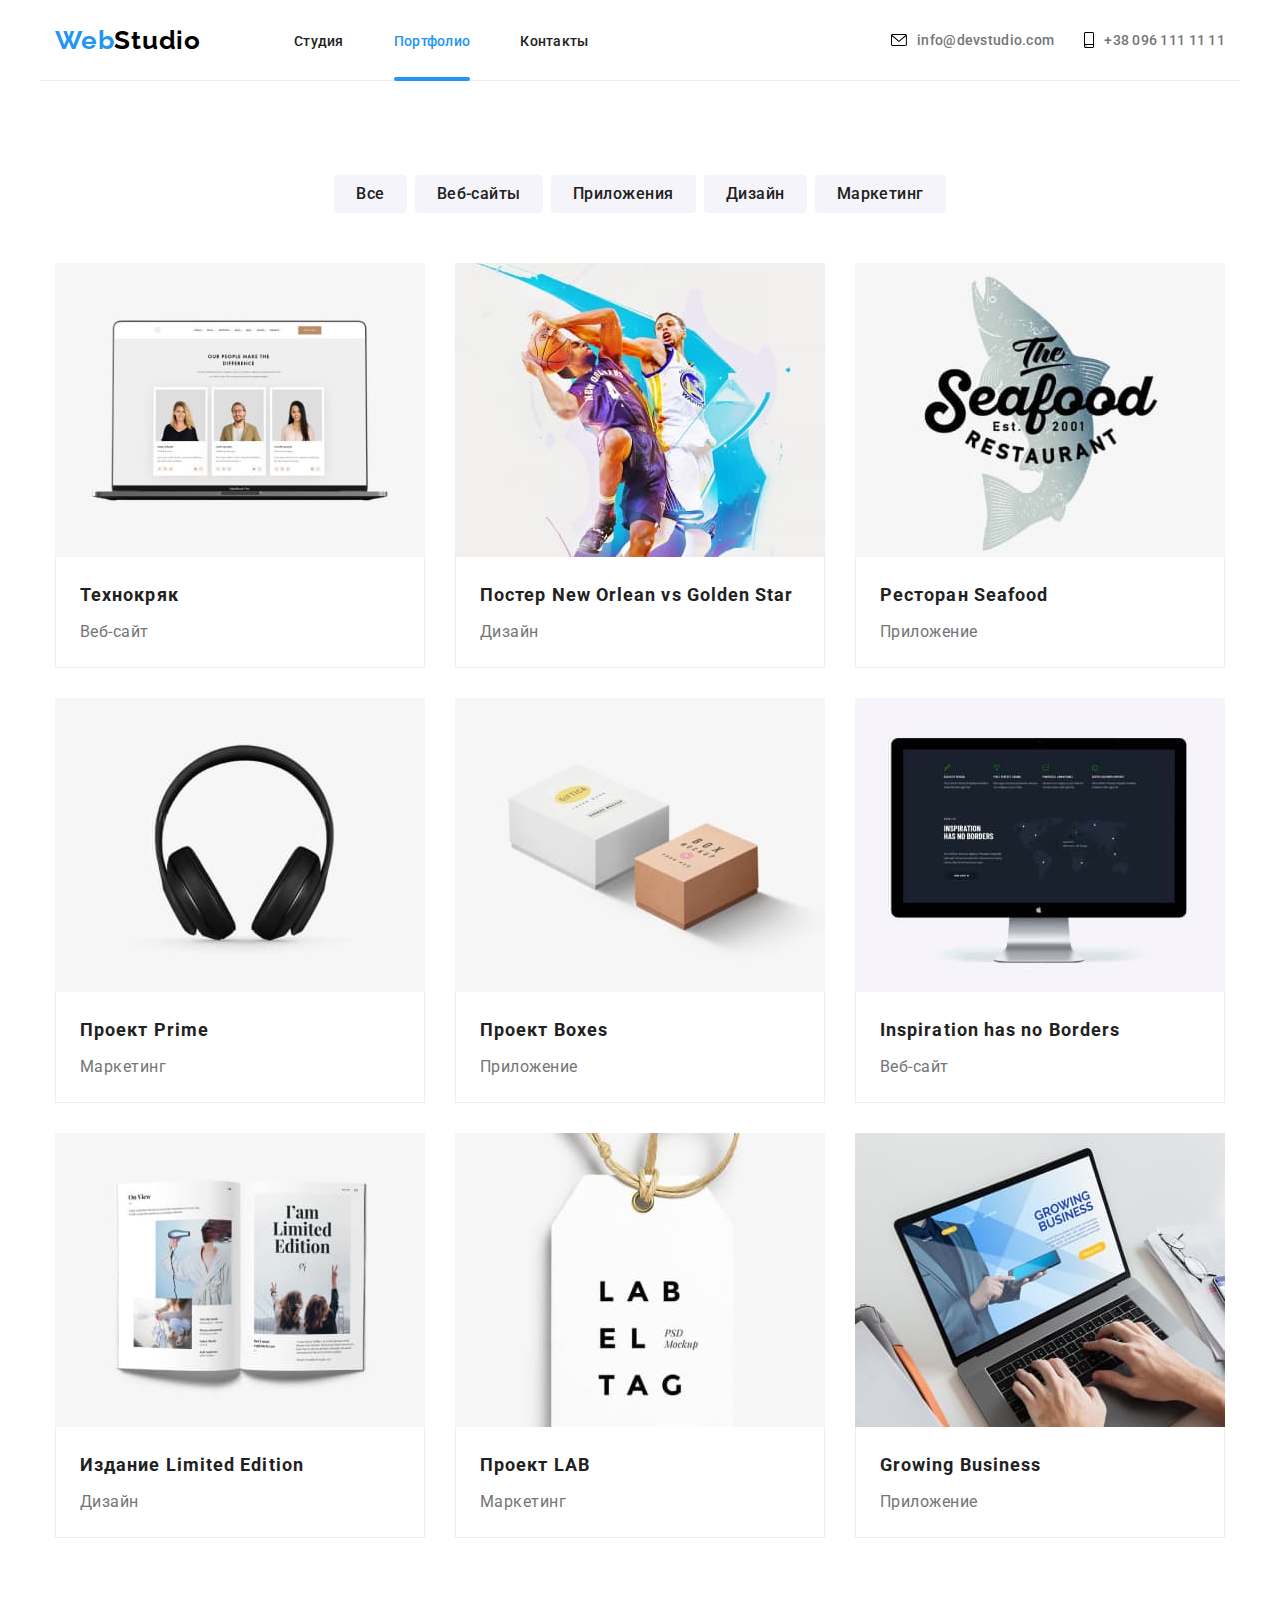
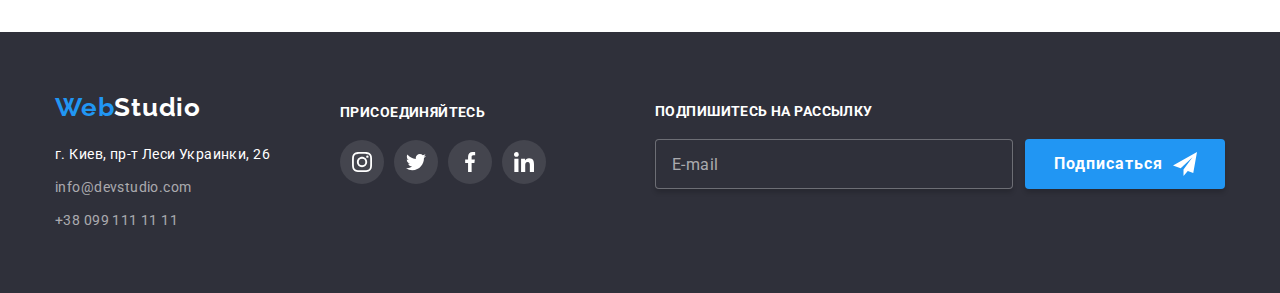
==== commit cdf99923: "Добавляет адаптивные стили и изображения" ====
--- a/portfolio.html
+++ b/portfolio.html
@@ -61,11 +61,12 @@
           >
         </address>
       </div>
+      
       <!--Кнопка мобильного меню-->
       <button type="button" class="menu-button" aria-expanded="false" aria-controls="mobile-menu" data-menu-button>
-        <svg class="icon-svg" width="24" height="24" aria-label="Переключатель мобильного меню">
-          <use class="close-icon" href="./images/sprite.svg#close-menu" width="24" height="24"></use>
-          <use class="burger-icon" href="./images/sprite.svg#burger-menu" width="24" height="16"></use>
+        <svg class="icon-svg" width="40" height="40" aria-label="Переключатель мобильного меню">
+          <use class="close-icon" href="./images/sprite.svg#close-menu"></use>
+          <use class="burger-icon" href="./images/sprite.svg#burger-menu"></use>
         </svg>
       </button>
     </header>
@@ -99,7 +100,6 @@
     </address>
   </div>
 </div>
-
     <main>
       <section class="portfolio">
         <div class="container">
--- a/css/main.min.css
+++ b/css/main.min.css
@@ -1,2 +1,2 @@
-body{font-family:"Roboto",sans-serif}.list{list-style:none}.link{text-decoration:none}.address{font-style:normal}img{display:block}*,*::before,*::after{margin:0;padding:0}.container{width:1200px;padding:0 15px;margin:0 auto}@media screen and (max-width: 480px){.container{width:100%}}@media screen and (max-width: 767px){.container{width:480px}}@media screen and (min-width: 768px) and (max-width: 1199px){.container{width:768px}}@media screen and (min-width: 1200px){.container{width:1200px}}.backdrop{position:fixed;top:0;left:0;width:100%;height:100%;background-color:rgba(0,0,0,0.2);transition:all 250ms cubic-bezier(0.4, 0, 0.2, 1)}@media screen and (max-width: 480px){.backdrop{padding:94px 50px}}.is-hidden{opacity:0;visibility:hidden;pointer-events:none}.modal{position:absolute;top:50%;left:50%;transform:translate(-50%, -50%);width:528px;height:581px;background-color:#fff;box-shadow:0px 1px 3px rgba(0,0,0,0.12),0px 1px 1px rgba(0,0,0,0.14),0px 2px 1px rgba(0,0,0,0.2);border-radius:4px}.modal-title{padding-top:40px;padding-bottom:12px;font-family:"Roboto",sans-serif;font-weight:700;font-size:20px;line-height:1.15;text-align:center;letter-spacing:0.03em;color:#212121}.modal-form-field{position:relative;margin-left:40px;font-family:"Roboto",sans-serif;font-weight:400;font-size:12px;line-height:1.167;letter-spacing:0.01em;color:#757575}.modal-form-field:not(:last-child)>input{margin-bottom:10px}.modal-form-field>input{display:flex;margin:0 auto;margin-top:4px;padding-left:40px;border:1px solid rgba(33,33,33,0.2);border-radius:4px}.modal-form-field textarea{padding:12px 0 0 16px;margin-top:4px}.modal-form-input{width:448px;height:40px}.modal-form-input:focus+.form-icon{fill:#2196f3;cursor:pointer}.modal-form-input:focus,.modal-form-comment:focus{outline:none;border:1px solid #2196f3;cursor:pointer}.modal-form-comment{position:relative;display:block;resize:none;margin:0 auto;width:448px;height:120px;border:1px solid rgba(33,33,33,0.2);border-radius:4px}.modal-form-comment::placeholder{position:absolute;top:12px;left:16px;font-family:"Roboto",sans-serif;font-weight:400;font-size:14px;line-height:1.143;letter-spacing:0.01em;color:rgba(117,117,117,0.5)}.modal-form-policy{position:absolute;appearance:none;-moz-appearance:none;-webkit-appearance:none}.modal-form-policy-label{display:inline-block;padding-left:48px;margin-top:20px;font-family:"Roboto",sans-serif;font-weight:400;font-size:14px;line-height:1.714;letter-spacing:0.03em;color:#757575}.modal-form-policy-label::before{content:"";display:inline-block;margin-right:8px;margin-top:3px;width:16px;height:15px;border:0.75px solid #000000;border-radius:2px}.modal-form-policy:checked+.modal-form-policy-label::before{background-color:#2196f3;background-image:url("../images/checked.svg");background-size:contain;background-origin:border-box;border-color:transparent}.modal-form-btn{display:block;margin-left:auto;margin-right:auto;margin-top:30px;width:200px;height:50px;font-family:"Roboto",sans-serif;font-weight:700;font-size:16px;line-height:1.875;letter-spacing:0.06em;color:#ffffff;background-color:#188ce8;border:none;box-shadow:0px 4px 4px rgba(0,0,0,0.15);border-radius:4px;transition:box-shadow 250ms cubic-bezier(0.4, 0, 0.2, 1)}.modal-form-btn:hover,.modal-form-btn:focus{box-shadow:0px 4px 4px rgba(0,0,0,0.25);cursor:pointer}.close-icon{display:block;margin:0 auto}.close-btn{position:absolute;top:8px;right:8px;width:30px;height:30px;background-color:#ffffff;border:1px solid rgba(0,0,0,0.1);border-radius:50%;cursor:pointer;transition:fill 250ms cubic-bezier(0.4, 0, 0.2, 1)}.close-btn:hover,.close-btn:focus{fill:#2196f3}.form-icon{position:absolute;top:27px;left:12px;width:18px;height:18px;transition:fill 250ms cubic-bezier(0.4, 0, 0.2, 1)}.terms{padding-right:51px;font-family:"Roboto",sans-serif;font-weight:400;font-size:14px;line-height:1.714;letter-spacing:0.03em;text-decoration-line:underline;color:#2196f3}@media screen and (min-width: 1200px){.subscribe-form-wrapper{margin-left:93px;display:flex;flex-direction:column;justify-content:start}}.subscribe-form{display:block}@media screen and (min-width: 1200px){.subscribe-form{display:flex}}.subscribe-form-input{display:inline-block;width:358px;height:50px;margin-right:12px;padding-left:16px;color:rgba(255,255,255,0.6);background-color:#2f303a;border:1px solid rgba(255,255,255,0.3);box-shadow:0px 4px 4px rgba(0,0,0,0.15);border-radius:4px}@media screen and (min-width: 768px){.subscribe-form-input{display:block;margin:0 auto}}@media screen and (max-width: 1199px){.subscribe-form-input{width:450px;margin-bottom:20px}}@media screen and (min-width: 1200px){.subscribe-form-input{margin-right:12px}}.subscribe-form-input::placeholder{font-family:"Roboto",sans-serif;font-weight:400;font-size:16px;line-height:1.25;letter-spacing:0.03em;color:rgba(255,255,255,0.6)}.subscribe-form-input:focus{cursor:pointer}.subscribe-form-btn{width:200px;height:50px;color:#ffffff;background-color:#2196f3;font-family:"Roboto",sans-serif;font-weight:700;font-size:16px;line-height:1.875;text-align:center;letter-spacing:0.06em;box-shadow:0px 4px 4px rgba(0,0,0,0.15);border-radius:4px;border:none}.subscribe-form-btn:hover,.subscribe-form-btn:focus{cursor:pointer}.send-button-wrapper{position:relative;display:flex;padding-left:29px}.send-icon{position:absolute;top:3px;right:28px}.send-icon>use{width:24px;height:24px;fill:#ffffff;margin-left:10px}.social-list{display:flex;justify-content:space-around;margin-top:16px}.social-list-link{width:44px;height:44px;display:flex;justify-content:center;align-items:center;border-radius:50%;background-color:#ffffff;transition:background-color 250ms cubic-bezier(0.4, 0, 0.2, 1)}.social-list-link:hover,.social-list-link:focus{background-color:#2196f3}.social-list-link:hover .social-list-svg,.social-list-link:focus .social-list-svg{fill:#ffffff}.social-list-svg{width:20px;height:20px;fill:#afb1b8;transition:fill 250ms cubic-bezier(0.4, 0, 0.2, 1)}.footer-social-list{display:flex}.footer-social-icons:not(:last-child){margin-right:10px}.footer-social-link{width:44px;height:44px;display:flex;justify-content:center;align-items:center;border-radius:50%;background-color:rgba(255,255,255,0.1);transition:background-color 250ms cubic-bezier(0.4, 0, 0.2, 1)}.footer-social-link:hover,.footer-social-link:focus{background-color:#2196f3}.footer-social-svg{width:20px;height:20px;fill:#ffffff}.work-title,.team-title,.clients-title{font-weight:700;font-size:36px;line-height:1.167;text-align:center;letter-spacing:0.03em;color:#212121}.teammate-position{font-weight:400;font-size:16px;line-height:1.187;letter-spacing:0.03em;color:#757575}.contacts-details{transition:color 250ms cubic-bezier(0.4, 0, 0.2, 1)}.link.contacts-details:hover{color:#2196f3}.team,.work,.portfolio,.clients{padding-bottom:94px}.portfolio,.clients{padding-top:94px}.mobile-menu{display:none;position:absolute;top:60px;width:480px;height:393px;z-index:999;opacity:0;visibility:hidden;pointer-events:none;transition:opacity 250ms linear, visibility 250ms linear;padding-top:60px;border-top:1px solid #ececec;background-color:#fff}@media screen and (min-width: 768px){.mobile-menu{display:none}}.mobile-menu.is-open{opacity:1;visibility:visible;pointer-events:initial}.mobile-menu__navigation-link{position:relative;display:inline-block;font-family:"Roboto",sans-serif;font-weight:500;font-size:18px;line-height:1.167;letter-spacing:0.02em;color:#212121;transition:color 250ms cubic-bezier(0.4, 0, 0.2, 1)}.mobile-menu__navigation-link:hover,.mobile-menu__navigation-link:focus{color:#2196f3}.mobile-menu__navigation-link.active-page{color:#2196f3}.mobile-menu__navigation-link.active-page::after{position:absolute;left:0;bottom:0;content:"";display:block;height:4px;width:100%;background-color:#2196f3;border-radius:2px}.mobile-menu__navigation-item{display:block;margin:0 auto;position:relative}.mobile-menu__navigation-item:not(:last-child){margin-bottom:40px}.mobile-menu.is-open{display:block}.mobile-navigation{text-align:center}.mobile-contacts{padding-top:60px;padding-bottom:60px}.mobile-contacts .link{font-family:"Roboto",sans-serif;font-weight:500;font-size:18px;line-height:1.167;letter-spacing:0.02em;color:#757575;display:block}.mobile-contacts__contacts-details{text-align:center}.mobile-contacts__contacts-details:not(:last-child){margin-bottom:16px}a.mobile-menu__navigation-link.active-page{padding-bottom:8px}.menu-button{position:absolute;top:0;right:0;margin-right:15px;margin-top:20px;border:none;background-color:transparent}@media screen and (min-width: 768px){.menu-button{display:none}}.menu-button .close-icon{display:none}.menu-button.is-open .close-icon{display:block}.menu-button.is-open .burger-icon{display:none}.menu-button .icon-svg:hover{fill:#2196f3}.logo{font-family:"Raleway",sans-serif;font-weight:700;font-size:26px;line-height:1.192;letter-spacing:0.03em;color:#000;margin-right:93px}@media screen and (min-width: 768px) and (max-width: 1199px){.logo{margin-right:88px;font-size:24px;line-height:1.167}}.footer-logo{display:inline-block;margin-bottom:20px;font-family:"Raleway",sans-serif;font-weight:700;font-size:26px;line-height:1.192;letter-spacing:0.03em;color:#fff}.header{position:relative;margin:0 auto}@media screen and (max-width: 480px){.header{width:100%}}@media screen and (max-width: 767px){.header{width:480px}}@media screen and (min-width: 768px) and (max-width: 1199px){.header{width:768px}}.accent{font-family:"Raleway",sans-serif;font-weight:700;font-size:26px;line-height:1.192;letter-spacing:0.03em;color:#2196f3}.navigation-link{font-family:"Roboto",sans-serif;font-weight:500;font-size:14px;line-height:1.143;letter-spacing:0.02em;color:#212121;transition:color 250ms cubic-bezier(0.4, 0, 0.2, 1)}.navigation-link:hover,.navigation-link:focus{color:#2196f3}.active-page{color:#2196f3}.navigation-item .active-page::after{position:absolute;bottom:0;content:"";display:block;width:100%;height:4px;background-color:#2196f3;border-radius:2px}.header .container{display:flex;align-items:center;height:80px}@media screen and (max-width: 767px){.header .container{height:60px}}@media screen and (min-width: 768px){.header-navigation{display:flex;align-items:center}}.navigation{display:flex}.navigation-item{position:relative}.navigation-item:not(:last-child){margin-right:50px}.navigation-item:last-child{margin-right:80px}a.navigation-link.active-page,a.navigation-link.link{padding-top:33px;padding-bottom:32px}@media screen and (max-width: 767px){.header-navigation .header-contacts{display:none}}@media screen and (min-width: 768px){.header-navigation .header-contacts{display:block;font-style:normal}}@media screen and (min-width: 1200px){.header-navigation .header-contacts{display:flex;margin-left:auto;font-style:normal}}.header-contacts{display:flex;margin-left:auto;font-style:normal}@media screen and (max-width: 767px){.header-contacts{display:none}}@media screen and (min-width: 768px) and (max-width: 1199px){.header-contacts{display:block}}.header-contacts .link{font-family:"Roboto",sans-serif;font-weight:500;font-size:14px;line-height:1.143;letter-spacing:0.02em;color:#757575;display:flex;align-items:center}@media screen and (max-width: 1199px){.header-contacts .link{font-size:12px;line-height:1.167}}.header-contacts-icon{fill:currentColor}@media screen and (min-width: 768px) and (max-width: 1199px){.contacts-details:first-child{margin-bottom:10px}}@media screen and (min-width: 1200px){.contacts-details+.contacts-details{margin-left:30px}}.header .navigation-link{display:block;padding:10px 0}.email{width:16px;height:12px;margin-right:10px}.smartphone{width:10px;height:16px;margin-right:10px}@media screen and (max-width: 767px){.navigation.list{display:none}}.hero{padding-bottom:118px;padding-top:118px;margin:0 auto;background-color:#2f303a;background-image:linear-gradient(rgba(47,48,58,0.4), rgba(47,48,58,0.4)),url("../images/bgimage.jpg");background-repeat:no-repeat;background-size:cover;padding-bottom:118px;padding-top:118px}.hero-title{margin-top:0;margin-bottom:30px;font-size:26px;line-height:1.615;font-weight:900;text-align:center;letter-spacing:0.06em;text-transform:uppercase;color:#fff}@media screen and (max-width: 480px){.hero{width:100%}}@media screen and (max-width: 767px){.hero{background-image:linear-gradient(rgba(47,48,58,0.4), rgba(47,48,58,0.4)),url("../images/bgimage-mobile.jpg");background-repeat:no-repeat;background-size:cover;width:480px}.hero-title{font-size:26px;line-height:1.615}}@media screen and (min-width: 768px) and (max-width: 1199px){.hero{width:768px;background-image:linear-gradient(rgba(47,48,58,0.4), rgba(47,48,58,0.4)),url("../images/bgimage-tablet.jpg");background-repeat:no-repeat;background-size:cover}.hero-title{font-size:26px;line-height:1.615}}@media screen and (min-width: 1200px){.hero{max-width:1600px;margin:0 auto;padding-bottom:200px;padding-top:200px;background-image:linear-gradient(rgba(47,48,58,0.4), rgba(47,48,58,0.4)),url("../images/bgimage-desktop.jpg");background-repeat:no-repeat;background-size:cover}.hero-title{font-size:44px;line-height:1.364}}.order-button{display:block;margin:0 auto;padding:10px 32px;font-weight:700;font-size:16px;line-height:1.875;text-align:center;letter-spacing:0.06em;color:#fff;background:#2196f3;border:none;border-radius:4px}.order-button:hover,.order-button:focus{cursor:pointer}.skills{margin:0 auto}@media screen and (max-width: 1199px){.skills{margin-top:60px;margin-bottom:60px}}@media screen and (min-width: 1200px){.skills{padding-top:94px;margin-bottom:47px}}.skills-title{font-weight:700;font-size:14px;line-height:1.143;letter-spacing:0.03em;text-transform:uppercase;margin-bottom:10px}@media screen and (min-width: 480px) and (max-width: 767px){.skills-title{text-align:center}}@media screen and (max-width: 480px){.skills-title{text-align:center}}.skills-description{font-weight:400;font-size:14px;line-height:1.714;letter-spacing:0.03em;color:#757575}@media screen and (min-width: 768px){.skills-list{display:flex;flex-wrap:wrap}}@media screen and (min-width: 1200px){.skills-list{display:flex}}.skills-item{width:450px}@media screen and (min-width: 768px){.skills-item{width:354px}}@media screen and (max-width: 768px) and (min-width: 1200px){.skills-item{flex-basis:calc((100% - 2 * 30px) / 2)}}@media screen and (min-width: 1200px){.skills-item{width:270px;margin-right:30px}.skills-item:nth-child(4n+4){margin-right:0}}@media screen and (min-width: 768px){.skills-item:nth-child(odd){margin-right:30px}}.skills-item::before{margin:0 auto 30px;width:450px;height:120px;display:block;background-repeat:no-repeat;background-position:center;background-color:#f5f4fa;border-radius:4px}@media screen and (min-width: 768px){.skills-item::before{width:354px}}@media screen and (min-width: 1200px){.skills-item::before{width:270px;height:120px}}.skills-item:first-child::before{background-image:url("../images/antenna.svg");content:""}.skills-item:nth-child(n+2)::before{background-image:url("../images/clock.svg");content:""}.skills-item:nth-child(n+3)::before{background-image:url("../images/diagram.svg");content:""}.skills-item:nth-child(n+4)::before{background-image:url("../images/astronaut.svg");content:""}@media screen and (min-width: 480px) and (max-width: 767px){.skills{width:480px}}@media screen and (min-width: 768px) and (max-width: 1199px){.skills{width:768px}}.work{padding-top:47px}.work-title{margin-bottom:50px;font-weight:700;font-size:36px;line-height:1.167;text-align:center;letter-spacing:0.03em;color:#212121}.work-list{display:flex}.work-item{width:370px}.work-item:not(:last-child){margin-right:30px}.work-image-title{position:relative}@media screen and (max-width: 1200px){.work{display:none}}.work-item:first-child .work-image-title::after,.work-item:nth-child(2n) .work-image-title::after,.work-item:nth-child(3n) .work-image-title::after{display:inline-block;position:absolute;bottom:0;width:100%;height:70px;color:#ffffff;font-family:"Roboto",sans-serif;font-size:700;line-height:1.172;letter-spacing:0.03em;text-transform:uppercase;text-align:center;padding:27px 30px;background-color:rgba(47,48,58,0.8)}.work-item:first-child .work-image-title::after{content:"Десктопные приложения"}.work-item:nth-child(2n) .work-image-title::after{content:"Мобильные приложения"}.work-item:nth-child(3n) .work-image-title::after{content:"Дизайнерские решения"}.team{padding-top:94px;margin:0 auto;background-color:#f5f4fa}@media screen and (max-width: 1199px){.team{padding-top:60px;padding-bottom:60px}}.team-title{margin-bottom:30px;font-weight:700;font-size:28px;line-height:1.143;letter-spacing:0.03em}@media screen and (min-width: 1200px){.team-title{margin-bottom:50px;font-size:36px;line-height:1.167}}@media screen and (min-width: 768px){.team-list{display:flex;flex-wrap:wrap}}@media screen and (min-width: 1200px){.team-list{display:flex}}.team-item{display:block;text-align:center}@media screen and (max-width: 1199px){.team-item:not(:last-child){margin-bottom:30px}}.team-item img{box-shadow:0px 4px 4px rgba(0,0,0,0.25)}@media screen and (max-width: 480px){.team-item img{width:100%}}@media screen and (min-width: 480px) and (max-width: 767px){.team-item img{width:450px;height:460px}}@media screen and (min-width: 768px) and (max-width: 1199px){.team-item img{width:354px;height:374px}}@media screen and (max-width: 768px) and (min-width: 1200px){.team-item{flex-basis:calc((100% - 2 * 30px) / 2)}}@media screen and (min-width: 1200px){.team-item{margin-right:30px}.team-item:nth-child(4n+4){margin-right:0}}@media screen and (min-width: 768px){.team-item:nth-child(odd){margin-right:30px}}.team-content{padding:30px;border-radius:0 0 4px 4px;background-color:#fff;box-shadow:0px 4px 4px rgba(0,0,0,0.25)}@media screen and (max-width: 480px){.team{display:block;width:100%}}@media screen and (max-width: 767px){.team{width:480px}}@media screen and (min-width: 768px){.team{width:768px}}@media screen and (min-width: 1200px){.team{width:100%;margin:0 auto}}.teammate-name{margin-bottom:10px;font-weight:500;font-size:16px;line-height:1.187;letter-spacing:0.03em;color:#212121}.clients{margin:0 auto}@media screen and (max-width: 480px){.clients{width:100%}}@media screen and (max-width: 767px){.clients{width:480px;padding-bottom:60px;padding-top:60px}}@media screen and (min-width: 768px) and (max-width: 1199px){.clients{width:768px;padding-bottom:60px;padding-top:60px}}@media screen and (min-width: 1200px){.clients{width:1200px;padding-bottom:94px;padding-top:94px}}.clients-title{margin-bottom:30px;font-weight:700;font-size:28px;line-height:1.143;letter-spacing:0.03em}@media screen and (min-width: 1200px){.clients-title{margin-bottom:50px;font-size:36px;line-height:1.167}}.clients-list{display:flex;flex-wrap:wrap}.clients-list-svg{display:block;margin:auto;transition:fill 250ms cubic-bezier(0.4, 0, 0.2, 1)}.clients-item{margin-right:30px;margin-bottom:30px;margin-left:0px}@media screen and (max-width: 767px){.clients-item:nth-child(even){margin-right:0}.clients-item:nth-last-child(-n+2){margin-bottom:0}}@media screen and (min-width: 768px) and (max-width: 1199px){.clients-item:nth-child(3n+3){margin-right:0}.clients-item:nth-last-child(-n+3){margin-bottom:0}}@media screen and (min-width: 1200px){.clients-item{width:170px;height:90px;display:flex;text-align:center;justify-content:center;margin-bottom:0}.clients-item:last-child{margin-right:0}}.clients-link{display:flex;justify-content:center;align-items:center;fill:#afb1b8;border:1px solid #afb1b8;border-radius:4px;transition:fill 250ms cubic-bezier(0.4, 0, 0.2, 1)}.clients-link:hover .clients-list-svg,.clients-link:focus .clients-list-svg{fill:#2196f3}.clients-link:hover{border-color:#2196f3}@media screen and (max-width: 480px){.clients-link{width:100%}}@media screen and (max-width: 767px){.clients-link{width:210px;height:90px}}@media screen and (min-width: 768px) and (max-width: 1199px){.clients-link{width:226px;height:90px}}@media screen and (min-width: 1200px){.clients-link{width:170px;height:90px}}.footer{margin:0 auto;padding-top:60px;padding-bottom:60px;background:#2f303a}@media screen and (max-width: 480px){.footer{width:100%}}@media screen and (max-width: 767px){.footer{width:480px;padding-bottom:60px;padding-top:60px}}@media screen and (min-width: 768px) and (max-width: 1199px){.footer{width:768px;padding-bottom:60px;padding-top:60px}}.footer-container{display:inline-block;text-align:center}@media screen and (min-width: 1200px){.footer-container{display:flex;justify-content:space-between;align-items:baseline}}@media screen and (max-width: 767px){.footer-contacts{margin-bottom:60px}}@media screen and (min-width: 768px) and (max-width: 1199px){.footer-contacts{margin-right:165px;margin-bottom:60px}}@media screen and (min-width: 1200px){.footer-contacts{display:flex;flex-direction:column;align-items:flex-start}}@media screen and (min-width: 1200px){.footer-contacts-list{display:flex;flex-direction:column;align-items:flex-start}}.footer-contacts-details{font-weight:400;font-size:14px;line-height:1.714;letter-spacing:0.03em;color:rgba(255,255,255,0.6)}.footer-contacts-details.map-address{color:#fff}.footer-contacts-item:not(:last-child){margin-bottom:9px}@media screen and (min-width: 1200px){.footer-contacts-wrapper{display:flex}}@media screen and (min-width: 768px) and (max-width: 1199px){.footer-contacts-wrapper{display:flex;justify-content:center}}@media screen and (max-width: 767px){.footer-social-list{justify-content:center;margin-bottom:60px}}.join{padding-top:12px}@media screen and (min-width: 1200px){.join{display:flex;flex-direction:column;justify-content:start;margin-left:70px}}.join-title{display:block;margin-bottom:20px;font-family:"Roboto",sans-serif;font-weight:700;font-size:14px;line-height:1.143;letter-spacing:0.03em;text-transform:uppercase;color:#fff}@media screen and (min-width: 1200px){.join-title{display:inline-block;text-align:left;margin-left:0}}
+body{font-family:"Roboto",sans-serif}.list{list-style:none}.link{text-decoration:none}.address{font-style:normal}img{display:block;width:100%}*,*::before,*::after{margin:0;padding:0}.container{width:1200px;padding:0 15px;margin:0 auto}@media screen and (max-width: 480px){.container{width:100%}}@media screen and (max-width: 767px){.container{position:relative;width:480px}}@media screen and (min-width: 768px) and (max-width: 1199px){.container{width:768px}}@media screen and (min-width: 1200px){.container{width:1200px}}.backdrop{position:fixed;top:0;left:0;width:100%;height:100%;background-color:rgba(0,0,0,0.2);overflow-y:scroll;transition:all 250ms cubic-bezier(0.4, 0, 0.2, 1)}@media screen and (max-width: 480px){.backdrop{padding:94px 50px}}.is-hidden{opacity:0;visibility:hidden;pointer-events:none}.modal{position:absolute;top:50%;left:50%;transform:translate(-50%, -50%);padding-bottom:40px;padding-top:40px;width:450px;height:609px;background-color:#fff;box-shadow:0px 1px 3px rgba(0,0,0,0.12),0px 1px 1px rgba(0,0,0,0.14),0px 2px 1px rgba(0,0,0,0.2);border-radius:4px}@media screen and (min-width: 1200px){.modal{width:528px;height:581px}}.modal-title{padding-bottom:12px;font-family:"Roboto",sans-serif;font-weight:700;font-size:20px;line-height:1.15;text-align:center;letter-spacing:0.03em;color:#212121}@media screen and (max-width: 1199px){.modal-title{line-height:1.5;display:inline-block;padding:0 40px 10px}}.modal-form-field{position:relative;margin-left:40px;font-family:"Roboto",sans-serif;font-weight:400;font-size:12px;line-height:1.167;letter-spacing:0.01em;color:#757575}.modal-form-field:not(:last-child)>input{margin-bottom:10px}.modal-form-field>input{display:flex;margin:0 auto;margin-top:4px;padding-left:40px;border:1px solid rgba(33,33,33,0.2);border-radius:4px}.modal-form-field textarea{padding:12px 0 0 16px;margin-top:4px}.modal-form-input{width:370px;height:40px}@media screen and (min-width: 1199px){.modal-form-input{width:448px}}.modal-form-input:focus+.form-icon{fill:#2196f3;cursor:pointer}.modal-form-input:focus,.modal-form-comment:focus{outline:none;border:1px solid #2196f3;cursor:pointer}.modal-form-comment{position:relative;display:block;resize:none;margin:0 auto;width:370px;height:120px;border:1px solid rgba(33,33,33,0.2);border-radius:4px}@media screen and (min-width: 1200px){.modal-form-comment{width:448px}}.modal-form-comment::placeholder{position:absolute;top:12px;left:16px;font-family:"Roboto",sans-serif;font-weight:400;font-size:14px;line-height:1.143;letter-spacing:0.01em;color:rgba(117,117,117,0.5)}.modal-form-policy{position:absolute;appearance:none;-moz-appearance:none;-webkit-appearance:none}.modal-form-policy-label{display:inline-block;padding-left:48px;margin-top:12px;font-family:"Roboto",sans-serif;font-weight:400;font-size:14px;line-height:1.714;letter-spacing:0.03em;color:#757575}@media screen and (max-width: 1199px){.modal-form-policy-label{font-size:12px;line-height:1.167;padding-left:40px}}.modal-form-policy-label::before{content:"";display:inline-block;margin-right:8px;margin-top:3px;width:16px;height:15px;border:0.75px solid #000000;border-radius:2px}.modal-form-policy:checked+.modal-form-policy-label::before{background-color:#2196f3;background-image:url("../images/checked.svg");background-size:contain;background-origin:border-box;border-color:transparent}.modal-form-btn{display:block;margin-left:auto;margin-right:auto;margin-top:30px;width:200px;height:50px;font-family:"Roboto",sans-serif;font-weight:700;font-size:16px;line-height:1.875;letter-spacing:0.06em;color:#ffffff;background-color:#188ce8;border:none;box-shadow:0px 4px 4px rgba(0,0,0,0.15);border-radius:4px;transition:box-shadow 250ms cubic-bezier(0.4, 0, 0.2, 1)}.modal-form-btn:hover,.modal-form-btn:focus{box-shadow:0px 4px 4px rgba(0,0,0,0.25);cursor:pointer}.close-icon{display:block;margin:0 auto}.close-btn{position:absolute;top:8px;right:8px;width:30px;height:30px;background-color:#ffffff;border:1px solid rgba(0,0,0,0.1);border-radius:50%;cursor:pointer;transition:fill 250ms cubic-bezier(0.4, 0, 0.2, 1)}.close-btn:hover,.close-btn:focus{fill:#2196f3}.form-icon{position:absolute;top:27px;left:12px;width:18px;height:18px;transition:fill 250ms cubic-bezier(0.4, 0, 0.2, 1)}.terms{padding-right:51px;font-family:"Roboto",sans-serif;font-weight:400;font-size:14px;line-height:1.714;letter-spacing:0.03em;text-decoration-line:underline;color:#2196f3}@media screen and (max-width: 1199px){.terms{font-size:12px;line-height:1.167;padding-right:0}}@media screen and (min-width: 1200px){.subscribe-form-wrapper{margin-left:93px;display:flex;flex-direction:column;justify-content:start}}.subscribe-form{display:block}@media screen and (min-width: 1200px){.subscribe-form{display:flex}}.subscribe-form-input{display:inline-block;height:50px;margin-right:12px;padding-left:16px;color:rgba(255,255,255,0.6);background-color:#2f303a;border:1px solid rgba(255,255,255,0.3);box-shadow:0px 4px 4px rgba(0,0,0,0.15);border-radius:4px}@media screen and (max-width: 480px){.subscribe-form-input{width:100%;display:block;margin-left:auto;margin-right:auto;margin-bottom:20px}}@media screen and (min-width: 480px){.subscribe-form-input{display:block;margin:0 auto}}@media screen and (min-width: 480px) and (max-width: 1199px){.subscribe-form-input{width:450px;margin-bottom:20px}}@media screen and (min-width: 1200px){.subscribe-form-input{margin-right:12px;width:358px}}.subscribe-form-input::placeholder{font-family:"Roboto",sans-serif;font-weight:400;font-size:16px;line-height:1.25;letter-spacing:0.03em;color:rgba(255,255,255,0.6)}.subscribe-form-input:focus{cursor:pointer}.subscribe-form-btn{width:200px;height:50px;color:#ffffff;background-color:#2196f3;font-family:"Roboto",sans-serif;font-weight:700;font-size:16px;line-height:1.875;text-align:center;letter-spacing:0.06em;box-shadow:0px 4px 4px rgba(0,0,0,0.15);border-radius:4px;border:none}.subscribe-form-btn:hover,.subscribe-form-btn:focus{cursor:pointer}.send-button-wrapper{position:relative;display:flex;padding-left:29px}.send-icon{position:absolute;top:3px;right:28px}.send-icon>use{width:24px;height:24px;fill:#ffffff;margin-left:10px}.social-list{display:flex;justify-content:space-around;margin-top:16px}.social-list-link{width:44px;height:44px;display:flex;justify-content:center;align-items:center;border-radius:50%;background-color:#ffffff;transition:background-color 250ms cubic-bezier(0.4, 0, 0.2, 1)}.social-list-link:hover,.social-list-link:focus{background-color:#2196f3}.social-list-link:hover .social-list-svg,.social-list-link:focus .social-list-svg{fill:#ffffff}.social-list-svg{width:20px;height:20px;fill:#afb1b8;transition:fill 250ms cubic-bezier(0.4, 0, 0.2, 1)}.footer-social-list{display:flex}.footer-social-icons:not(:last-child){margin-right:10px}.footer-social-link{width:44px;height:44px;display:flex;justify-content:center;align-items:center;border-radius:50%;background-color:rgba(255,255,255,0.1);transition:background-color 250ms cubic-bezier(0.4, 0, 0.2, 1)}.footer-social-link:hover,.footer-social-link:focus{background-color:#2196f3}.footer-social-svg{width:20px;height:20px;fill:#ffffff}.work-title,.team-title,.clients-title{font-weight:700;font-size:36px;line-height:1.167;text-align:center;letter-spacing:0.03em;color:#212121}.teammate-position{font-weight:400;font-size:16px;line-height:1.187;letter-spacing:0.03em;color:#757575}.contacts-details{transition:color 250ms cubic-bezier(0.4, 0, 0.2, 1)}.link.contacts-details:hover{color:#2196f3}.work,.portfolio,.clients{padding-bottom:94px}.portfolio,.clients{padding-top:94px}.mobile-menu{display:none;position:fixed;top:60px;height:393px;width:100%;z-index:999;opacity:0;visibility:hidden;pointer-events:none;transition:opacity 250ms linear, visibility 250ms linear;padding-top:60px;border-top:1px solid #ececec;background-color:#fff}@media screen and (min-width: 768px){.mobile-menu{display:none}}.mobile-menu.is-open{opacity:1;visibility:visible;pointer-events:initial}.mobile-menu__navigation-link{position:relative;display:inline-block;font-family:"Roboto",sans-serif;font-weight:500;font-size:18px;line-height:1.167;letter-spacing:0.02em;color:#212121;transition:color 250ms cubic-bezier(0.4, 0, 0.2, 1)}.mobile-menu__navigation-link:hover,.mobile-menu__navigation-link:focus{color:#2196f3}.mobile-menu__navigation-link.active-page{color:#2196f3}.mobile-menu__navigation-link.active-page::after{position:absolute;left:0;bottom:0;content:"";display:block;height:4px;width:100%;background-color:#2196f3;border-radius:2px}.mobile-menu__navigation-item{display:block;margin:0 auto;position:relative}.mobile-menu__navigation-item:not(:last-child){margin-bottom:40px}.mobile-menu.is-open{display:block;width:100%}.mobile-navigation{text-align:center}.mobile-contacts{padding-top:60px;padding-bottom:60px}.mobile-contacts .link{font-family:"Roboto",sans-serif;font-weight:500;font-size:18px;line-height:1.167;letter-spacing:0.02em;color:#757575;display:block}.mobile-contacts__contacts-details{text-align:center}.mobile-contacts__contacts-details:not(:last-child){margin-bottom:16px}a.mobile-menu__navigation-link.active-page{padding-bottom:8px}.menu-button{position:absolute;top:0;right:0;padding:10px 10px 0;border:none;background-color:transparent}@media screen and (min-width: 768px){.menu-button{display:none}}.menu-button .close-icon{display:none}.menu-button.is-open .close-icon{display:block}.menu-button.is-open .burger-icon{display:none}.menu-button .icon-svg:hover{fill:#2196f3}.logo{font-family:"Raleway",sans-serif;font-weight:700;font-size:26px;line-height:1.192;letter-spacing:0.03em;color:#000;margin-right:93px}@media screen and (min-width: 768px) and (max-width: 1199px){.logo{margin-right:88px;font-size:24px;line-height:1.167}}.footer-logo{display:inline-block;margin-bottom:20px;font-family:"Raleway",sans-serif;font-weight:700;font-size:26px;line-height:1.192;letter-spacing:0.03em;color:#fff}.header{position:relative;margin:0 auto}@media screen and (max-width: 480px){.header{width:100%}}@media screen and (max-width: 767px){.header{position:fixed;top:0;z-index:9999;width:100%;height:60px;background-color:#fff}}@media screen and (min-width: 768px) and (max-width: 1199px){.header{width:768px}}.accent{font-family:"Raleway",sans-serif;font-weight:700;font-size:26px;line-height:1.192;letter-spacing:0.03em;color:#2196f3}.navigation-link{font-family:"Roboto",sans-serif;font-weight:500;font-size:14px;line-height:1.143;letter-spacing:0.02em;color:#212121;transition:color 250ms cubic-bezier(0.4, 0, 0.2, 1)}.navigation-link:hover,.navigation-link:focus{color:#2196f3}.active-page{color:#2196f3}.navigation-item .active-page::after{position:absolute;bottom:0;content:"";display:block;width:100%;height:4px;background-color:#2196f3;border-radius:2px}.header .container{display:flex;align-items:center;height:80px}@media screen and (max-width: 767px){.header .container{height:60px}}@media screen and (min-width: 768px){.header-navigation{display:flex;align-items:center}}.navigation{display:flex}.navigation-item{position:relative}.navigation-item:not(:last-child){margin-right:50px}.navigation-item:last-child{margin-right:80px}a.navigation-link.active-page,a.navigation-link.link{padding-top:33px;padding-bottom:32px}@media screen and (max-width: 767px){.header-navigation .header-contacts{display:none}}@media screen and (min-width: 768px){.header-navigation .header-contacts{display:block;font-style:normal}}@media screen and (min-width: 1200px){.header-navigation .header-contacts{display:flex;margin-left:auto;font-style:normal}}.header-contacts{display:flex;margin-left:auto;font-style:normal}@media screen and (max-width: 767px){.header-contacts{display:none}}@media screen and (min-width: 768px) and (max-width: 1199px){.header-contacts{display:block}}.header-contacts .link{font-family:"Roboto",sans-serif;font-weight:500;font-size:14px;line-height:1.143;letter-spacing:0.02em;color:#757575;display:flex;align-items:center}@media screen and (max-width: 1199px){.header-contacts .link{font-size:12px;line-height:1.167}}.header-contacts-icon{fill:currentColor}@media screen and (min-width: 768px) and (max-width: 1199px){.contacts-details:first-child{margin-bottom:10px}}@media screen and (min-width: 1200px){.contacts-details+.contacts-details{margin-left:30px}}.header .navigation-link{display:block;padding:10px 0}.email{width:16px;height:12px;margin-right:10px}.smartphone{width:10px;height:16px;margin-right:10px}@media screen and (max-width: 767px){.navigation.list{display:none}}.hero{padding-bottom:118px;padding-top:118px;margin:0 auto;background-color:#2f303a;background-repeat:no-repeat;background-size:cover;padding-bottom:118px;padding-top:118px}.hero-title{padding-bottom:30px;font-weight:900;text-align:center;letter-spacing:0.06em;text-transform:uppercase;color:#fff;font-size:44px;line-height:1.364}@media screen and (max-width: 1199px){.hero-title{font-size:26px;line-height:1.615}}@media screen and (max-width: 480px){.hero-container{display:block;width:100vw}}.order-button{display:block;margin:0 auto;padding:10px 32px;font-weight:700;font-size:16px;line-height:1.875;text-align:center;letter-spacing:0.06em;color:#fff;background:#2196f3;border:none;border-radius:4px}.order-button:hover,.order-button:focus{cursor:pointer}@media screen and (max-width: 767px){.hero{background-image:linear-gradient(rgba(47,48,58,0.4), rgba(47,48,58,0.4)),url("../images/bgimage-mobile.jpg");background-repeat:no-repeat;background-size:cover;margin-top:60px}}@media screen and (max-width: 767px) and (min-device-pixel-ratio: 2) and (max-width: 767px), screen and (max-width: 767px) and (min-resolution: 192dpi) and (max-width: 767px), screen and (max-width: 767px) and (min-resolution: 2dppx) and (max-width: 767px){.hero{background-image:linear-gradient(rgba(47,48,58,0.4), rgba(47,48,58,0.4)),url("../images/bgimage-mobile@2x.jpg")}}@media screen and (min-width: 768px) and (max-width: 1199px){.hero{background-image:linear-gradient(rgba(47,48,58,0.4), rgba(47,48,58,0.4)),url("../images/bgimage-tablet.jpg");background-repeat:no-repeat;background-size:cover}}@media screen and (min-width: 768px) and (max-width: 1199px) and (min-device-pixel-ratio: 2) and (min-width: 768px), screen and (min-width: 768px) and (max-width: 1199px) and (min-resolution: 192dpi) and (min-width: 768px), screen and (min-width: 768px) and (max-width: 1199px) and (min-resolution: 2dppx) and (min-width: 768px){.hero{background-image:linear-gradient(rgba(47,48,58,0.4), rgba(47,48,58,0.4)),url("../images/bgimage-tablet@2x.jpg")}}@media screen and (min-width: 1200px){.hero{max-width:1600px;margin:0 auto;padding-bottom:200px;padding-top:200px;background-image:linear-gradient(rgba(47,48,58,0.4), rgba(47,48,58,0.4)),url("../images/bgimage-desktop.jpg");background-repeat:no-repeat;background-size:cover}}@media screen and (min-width: 1200px) and (min-device-pixel-ratio: 2) and (min-width: 1200px), screen and (min-width: 1200px) and (min-resolution: 192dpi) and (min-width: 1200px), screen and (min-width: 1200px) and (min-resolution: 2dppx) and (min-width: 1200px){.hero{background-image:linear-gradient(rgba(47,48,58,0.4), rgba(47,48,58,0.4)),url("../images/bgimage-desktop@2x.jpg")}}.skills{margin:0 auto}@media screen and (max-width: 1199px){.skills{margin-top:60px;margin-bottom:60px}}@media screen and (min-width: 1200px){.skills{padding-top:94px;margin-bottom:47px}}.skills-title{font-weight:700;font-size:14px;line-height:1.143;letter-spacing:0.03em;text-transform:uppercase;margin-bottom:10px}@media screen and (min-width: 480px) and (max-width: 767px){.skills-title{text-align:center}}@media screen and (max-width: 480px){.skills-title{text-align:center}}.skills-description{font-weight:400;font-size:14px;line-height:1.714;letter-spacing:0.03em;color:#757575}@media screen and (min-width: 768px){.skills-list{display:flex;flex-wrap:wrap}}@media screen and (min-width: 1200px){.skills-list{display:flex}}.skills-item{width:450px}@media screen and (min-width: 768px){.skills-item{width:354px}}@media screen and (max-width: 768px) and (min-width: 1200px){.skills-item{flex-basis:calc((100% - 2 * 30px) / 2)}}@media screen and (min-width: 1200px){.skills-item{width:270px;margin-right:30px}.skills-item:nth-child(4n+4){margin-right:0}}@media screen and (min-width: 768px){.skills-item:nth-child(odd){margin-right:30px}}.skills-item::before{margin:0 auto 30px;width:450px;height:120px;display:block;background-repeat:no-repeat;background-position:center;background-color:#f5f4fa;border-radius:4px}@media screen and (min-width: 768px){.skills-item::before{width:354px}}@media screen and (min-width: 1200px){.skills-item::before{width:270px;height:120px}}.skills-item:first-child::before{background-image:url("../images/antenna.svg");content:""}.skills-item:nth-child(n+2)::before{background-image:url("../images/clock.svg");content:""}.skills-item:nth-child(n+3)::before{background-image:url("../images/diagram.svg");content:""}.skills-item:nth-child(n+4)::before{background-image:url("../images/astronaut.svg");content:""}@media screen and (min-width: 480px) and (max-width: 767px){.skills{width:480px}}@media screen and (min-width: 768px) and (max-width: 1199px){.skills{width:768px}}.work{padding-top:47px}.work-title{margin-bottom:50px;font-weight:700;font-size:36px;line-height:1.167;text-align:center;letter-spacing:0.03em;color:#212121}.work-list{display:flex}.work-item{width:370px}.work-item:not(:last-child){margin-right:30px}.work-image-title{position:relative}@media screen and (max-width: 1200px){.work{display:none}}.work-item:first-child .work-image-title::after,.work-item:nth-child(2n) .work-image-title::after,.work-item:nth-child(3n) .work-image-title::after{display:inline-block;position:absolute;bottom:0;width:100%;height:70px;color:#ffffff;font-family:"Roboto",sans-serif;font-size:700;line-height:1.172;letter-spacing:0.03em;text-transform:uppercase;text-align:center;padding:27px 30px;background-color:rgba(47,48,58,0.8)}.work-item:first-child .work-image-title::after{content:"Десктопные приложения"}.work-item:nth-child(2n) .work-image-title::after{content:"Мобильные приложения"}.work-item:nth-child(3n) .work-image-title::after{content:"Дизайнерские решения"}.team{margin:0 auto;background-color:#f5f4fa}.team-title{margin-bottom:30px;font-weight:700;font-size:28px;line-height:1.143;letter-spacing:0.03em}@media screen and (min-width: 1200px){.team-title{margin-bottom:50px;font-size:36px;line-height:1.167}}@media screen and (min-width: 768px){.team-list{display:flex;flex-wrap:wrap}}@media screen and (min-width: 1200px){.team-list{display:flex}}.team-item{display:block;text-align:center}@media screen and (max-width: 1199px){.team-item:not(:last-child){margin-bottom:30px}}.team-item img{box-shadow:0px 4px 4px rgba(0,0,0,0.25)}@media screen and (max-width: 480px){.team-item img{width:100%}}@media screen and (min-width: 480px) and (max-width: 767px){.team-item img{width:450px;height:460px}}@media screen and (min-width: 768px) and (max-width: 1199px){.team-item img{width:354px;height:374px}}@media screen and (max-width: 768px) and (min-width: 1200px){.team-item{flex-basis:calc((100% - 2 * 30px) / 2)}}@media screen and (min-width: 1200px){.team-item{margin-right:30px}.team-item:nth-child(4n+4){margin-right:0}}@media screen and (min-width: 768px){.team-item:nth-child(odd){margin-right:30px}}.team-content{padding:30px;border-radius:0 0 4px 4px;background-color:#fff;box-shadow:0px 4px 4px rgba(0,0,0,0.25)}.team-container{padding-bottom:60px;padding-top:60px;background-color:#f5f4fa}@media screen and (min-width: 1200px){.team-container{padding-bottom:94px;padding-top:94px}}.teammate-name{margin-bottom:10px;font-weight:500;font-size:16px;line-height:1.187;letter-spacing:0.03em;color:#212121}.clients{margin:0 auto}@media screen and (max-width: 480px){.clients{width:100%}}@media screen and (max-width: 767px){.clients{width:480px;padding-bottom:60px;padding-top:60px}}@media screen and (min-width: 768px) and (max-width: 1199px){.clients{width:768px;padding-bottom:60px;padding-top:60px}}@media screen and (min-width: 1200px){.clients{width:1200px;padding-bottom:94px;padding-top:94px}}.clients-title{margin-bottom:30px;font-weight:700;font-size:28px;line-height:1.143;letter-spacing:0.03em}@media screen and (min-width: 1200px){.clients-title{margin-bottom:50px;font-size:36px;line-height:1.167}}.clients-list{display:flex;flex-wrap:wrap}.clients-list-svg{display:block;margin:auto;transition:fill 250ms cubic-bezier(0.4, 0, 0.2, 1)}.clients-item{margin-right:30px;margin-bottom:30px;margin-left:0px}@media screen and (max-width: 767px){.clients-item:nth-child(even){margin-right:0}.clients-item:nth-last-child(-n+2){margin-bottom:0}}@media screen and (min-width: 768px) and (max-width: 1199px){.clients-item:nth-child(3n+3){margin-right:0}.clients-item:nth-last-child(-n+3){margin-bottom:0}}@media screen and (min-width: 1200px){.clients-item{width:170px;height:90px;display:flex;text-align:center;justify-content:center;margin-bottom:0}.clients-item:last-child{margin-right:0}}.clients-link{display:flex;justify-content:center;align-items:center;fill:#afb1b8;border:1px solid #afb1b8;border-radius:4px;transition:fill 250ms cubic-bezier(0.4, 0, 0.2, 1)}.clients-link:hover .clients-list-svg,.clients-link:focus .clients-list-svg{fill:#2196f3}.clients-link:hover{border-color:#2196f3}@media screen and (max-width: 480px){.clients-link{width:100%}}@media screen and (max-width: 767px){.clients-link{width:210px;height:90px}}@media screen and (min-width: 768px) and (max-width: 1199px){.clients-link{width:226px;height:90px}}@media screen and (min-width: 1200px){.clients-link{width:170px;height:90px}}.footer{margin:0 auto;background:#2f303a}@media screen and (max-width: 480px){.footer{width:100%}}@media screen and (max-width: 767px){.footer{width:100%}}@media screen and (min-width: 768px) and (max-width: 1199px){.footer{width:100%}}.footer-container{padding-top:60px;padding-bottom:60px;background:#2f303a;display:inline-block;text-align:center}@media screen and (max-width: 1199px){.footer-container{display:block;margin:0 auto}}@media screen and (min-width: 1200px){.footer-container{display:flex;justify-content:space-between;align-items:baseline}}@media screen and (max-width: 767px){.footer-contacts{margin-bottom:60px}}@media screen and (min-width: 768px) and (max-width: 1199px){.footer-contacts{margin-right:165px;margin-bottom:60px}}@media screen and (min-width: 1200px){.footer-contacts{display:flex;flex-direction:column;align-items:flex-start}}@media screen and (min-width: 1200px){.footer-contacts-list{display:flex;flex-direction:column;align-items:flex-start}}.footer-contacts-details{font-weight:400;font-size:14px;line-height:1.714;letter-spacing:0.03em;color:rgba(255,255,255,0.6)}.footer-contacts-details.map-address{color:#fff}.footer-contacts-item:not(:last-child){margin-bottom:9px}@media screen and (min-width: 1200px){.footer-contacts-wrapper{display:flex}}@media screen and (min-width: 768px) and (max-width: 1199px){.footer-contacts-wrapper{display:flex;justify-content:center}}@media screen and (max-width: 767px){.footer-social-list{justify-content:center;margin-bottom:60px}}.join{padding-top:12px}@media screen and (min-width: 1200px){.join{display:flex;flex-direction:column;justify-content:start;margin-left:70px}}.join-title{display:block;margin-bottom:20px;font-family:"Roboto",sans-serif;font-weight:700;font-size:14px;line-height:1.143;letter-spacing:0.03em;text-transform:uppercase;color:#fff}@media screen and (min-width: 1200px){.join-title{display:inline-block;text-align:left;margin-left:0}}
 /*# sourceMappingURL=main.min.css.map */--- a/css/portfolio.min.css
+++ b/css/portfolio.min.css
@@ -1,2 +1,2 @@
-body{font-family:"Roboto",sans-serif}.list{list-style:none}.link{text-decoration:none}.address{font-style:normal}img{display:block}*,*::before,*::after{margin:0;padding:0}.container{width:1200px;padding:0 15px;margin:0 auto}@media screen and (max-width: 480px){.container{width:100%}}@media screen and (max-width: 767px){.container{width:480px}}@media screen and (min-width: 768px) and (max-width: 1199px){.container{width:768px}}@media screen and (min-width: 1200px){.container{width:1200px}}.portfolio{margin:0 auto;border-top:1px solid #ececec}@media screen and (max-width: 767px){.portfolio{padding-bottom:60px;padding-top:60px}}@media screen and (min-width: 768px) and (max-width: 1199px){.portfolio{padding-bottom:60px;padding-top:60px}}.services-filter-button{padding:6px 22px;border-radius:4px;cursor:pointer;font-family:"Roboto",sans-serif;font-weight:500;font-size:16px;line-height:1.625;text-align:center;letter-spacing:0.03em;color:#212121;border:none;background-color:#f5f4fa;transition:background-color 250ms cubic-bezier(0.4, 0, 0.2, 1),color 250ms cubic-bezier(0.4, 0, 0.2, 1)}.services-filter-button:hover,.services-filter-button:focus{color:#fff;background-color:#2196f3;box-shadow:0px 4px 4px rgba(0,0,0,0.25)}.services-title{margin-bottom:4px;font-weight:700;font-size:18px;line-height:2;letter-spacing:0.06em;color:#212121}.services-category{font-weight:400;font-size:16px;line-height:1.875;letter-spacing:0.03em;color:#757575}.filter-list{display:flex}@media screen and (max-width: 767px){.filter-list{flex-wrap:wrap;margin-bottom:40px}}@media screen and (min-width: 768px) and (max-width: 1199px){.filter-list{flex-wrap:wrap;justify-content:center;margin-bottom:30px}}@media screen and (min-width: 1200px){.filter-list{justify-content:center;margin-bottom:50px}}.filter-item:not(:last-child){margin-right:8px}@media screen and (min-width: 768px){.filter-item:not(:last-child){margin-right:8px}}@media screen and (max-width: 767px){.filter-item:not(:nth-last-child(-n+2)){margin-bottom:8px}}.services-list{display:flex;flex-wrap:wrap}@media screen and (max-width: 480px){.services-list{width:100%}}@media screen and (max-width: 767px){.services-list{display:block;width:480px}}@media screen and (max-width: 480px){.services-item{width:100%}}@media screen and (max-width: 767px){.services-item{width:450px}.services-item:not(:last-child){margin-bottom:30px}}@media screen and (min-width: 768px) and (max-width: 1199px){.services-item{width:354px}.services-item:not(:nth-child(even)){margin-right:30px}.services-item:not(:last-child){margin-bottom:30px}}@media screen and (min-width: 1200px){.services-item{width:370px}.services-item:not(:nth-last-child(-n+3)){margin-bottom:30px}.services-item:not(:nth-child(3n+3)){margin-right:30px}}.services-link{transition:box-shadow 250ms cubic-bezier(0.4, 0, 0.2, 1)}.services-link:hover,.services-link:focus{box-shadow:0px 1px 1px rgba(0,0,0,0.12),0px 4px 4px rgba(0,0,0,0.06),1px 4px 6px rgba(0,0,0,0.16)}.services-content{padding:20px 24px;border-bottom:1px solid #eeeeee;border-left:1px solid #eeeeee;border-right:1px solid #eeeeee}.services-preview{position:relative;overflow:hidden}.services-preview::before{position:absolute;display:inline-block;content:"Технокряк это современная площадка распространения коронавируса. Компании используют эту платформу для цифрового шпионажа и атак на защищённые сервера конкурентов.";font-family:"Roboto",sans-serif;color:#ffffff;font-weight:400;font-size:18px;line-height:1.556;letter-spacing:0.03em;padding:63px 24px;width:100%;height:100%;background-color:rgba(33,150,243,0.9);opacity:1;transform:translateY(100%);transition:transform 250ms cubic-bezier(0.4, 0, 0.2, 1)}.services-preview:hover::before{opacity:1}.services-link:hover .services-preview::before{transform:translateY(0)}.social-list{display:flex;justify-content:space-around;margin-top:16px}.social-list-link{width:44px;height:44px;display:flex;justify-content:center;align-items:center;border-radius:50%;background-color:#ffffff;transition:background-color 250ms cubic-bezier(0.4, 0, 0.2, 1)}.social-list-link:hover,.social-list-link:focus{background-color:#2196f3}.social-list-link:hover .social-list-svg,.social-list-link:focus .social-list-svg{fill:#ffffff}.social-list-svg{width:20px;height:20px;fill:#afb1b8;transition:fill 250ms cubic-bezier(0.4, 0, 0.2, 1)}.footer-social-list{display:flex}.footer-social-icons:not(:last-child){margin-right:10px}.footer-social-link{width:44px;height:44px;display:flex;justify-content:center;align-items:center;border-radius:50%;background-color:rgba(255,255,255,0.1);transition:background-color 250ms cubic-bezier(0.4, 0, 0.2, 1)}.footer-social-link:hover,.footer-social-link:focus{background-color:#2196f3}.footer-social-svg{width:20px;height:20px;fill:#ffffff}@media screen and (min-width: 1200px){.subscribe-form-wrapper{margin-left:93px;display:flex;flex-direction:column;justify-content:start}}.subscribe-form{display:block}@media screen and (min-width: 1200px){.subscribe-form{display:flex}}.subscribe-form-input{display:inline-block;width:358px;height:50px;margin-right:12px;padding-left:16px;color:rgba(255,255,255,0.6);background-color:#2f303a;border:1px solid rgba(255,255,255,0.3);box-shadow:0px 4px 4px rgba(0,0,0,0.15);border-radius:4px}@media screen and (min-width: 768px){.subscribe-form-input{display:block;margin:0 auto}}@media screen and (max-width: 1199px){.subscribe-form-input{width:450px;margin-bottom:20px}}@media screen and (min-width: 1200px){.subscribe-form-input{margin-right:12px}}.subscribe-form-input::placeholder{font-family:"Roboto",sans-serif;font-weight:400;font-size:16px;line-height:1.25;letter-spacing:0.03em;color:rgba(255,255,255,0.6)}.subscribe-form-input:focus{cursor:pointer}.subscribe-form-btn{width:200px;height:50px;color:#ffffff;background-color:#2196f3;font-family:"Roboto",sans-serif;font-weight:700;font-size:16px;line-height:1.875;text-align:center;letter-spacing:0.06em;box-shadow:0px 4px 4px rgba(0,0,0,0.15);border-radius:4px;border:none}.subscribe-form-btn:hover,.subscribe-form-btn:focus{cursor:pointer}.send-button-wrapper{position:relative;display:flex;padding-left:29px}.send-icon{position:absolute;top:3px;right:28px}.send-icon>use{width:24px;height:24px;fill:#ffffff;margin-left:10px}.teammate-position{font-weight:400;font-size:16px;line-height:1.187;letter-spacing:0.03em;color:#757575}.contacts-details{transition:color 250ms cubic-bezier(0.4, 0, 0.2, 1)}.link.contacts-details:hover{color:#2196f3}.team,.work,.portfolio,.clients{padding-bottom:94px}.portfolio,.clients{padding-top:94px}.team{padding-top:94px;margin:0 auto;background-color:#f5f4fa}@media screen and (max-width: 1199px){.team{padding-top:60px;padding-bottom:60px}}.team-title{margin-bottom:30px;font-weight:700;font-size:28px;line-height:1.143;letter-spacing:0.03em}@media screen and (min-width: 1200px){.team-title{margin-bottom:50px;font-size:36px;line-height:1.167}}@media screen and (min-width: 768px){.team-list{display:flex;flex-wrap:wrap}}@media screen and (min-width: 1200px){.team-list{display:flex}}.team-item{display:block;text-align:center}@media screen and (max-width: 1199px){.team-item:not(:last-child){margin-bottom:30px}}.team-item img{box-shadow:0px 4px 4px rgba(0,0,0,0.25)}@media screen and (max-width: 480px){.team-item img{width:100%}}@media screen and (min-width: 480px) and (max-width: 767px){.team-item img{width:450px;height:460px}}@media screen and (min-width: 768px) and (max-width: 1199px){.team-item img{width:354px;height:374px}}@media screen and (max-width: 768px) and (min-width: 1200px){.team-item{flex-basis:calc((100% - 2 * 30px) / 2)}}@media screen and (min-width: 1200px){.team-item{margin-right:30px}.team-item:nth-child(4n+4){margin-right:0}}@media screen and (min-width: 768px){.team-item:nth-child(odd){margin-right:30px}}.team-content{padding:30px;border-radius:0 0 4px 4px;background-color:#fff;box-shadow:0px 4px 4px rgba(0,0,0,0.25)}@media screen and (max-width: 480px){.team{display:block;width:100%}}@media screen and (max-width: 767px){.team{width:480px}}@media screen and (min-width: 768px){.team{width:768px}}@media screen and (min-width: 1200px){.team{width:100%;margin:0 auto}}.teammate-name{margin-bottom:10px;font-weight:500;font-size:16px;line-height:1.187;letter-spacing:0.03em;color:#212121}.mobile-menu{display:none;position:absolute;top:60px;width:480px;height:393px;z-index:999;opacity:0;visibility:hidden;pointer-events:none;transition:opacity 250ms linear, visibility 250ms linear;padding-top:60px;border-top:1px solid #ececec;background-color:#fff}@media screen and (min-width: 768px){.mobile-menu{display:none}}.mobile-menu.is-open{opacity:1;visibility:visible;pointer-events:initial}.mobile-menu__navigation-link{position:relative;display:inline-block;font-family:"Roboto",sans-serif;font-weight:500;font-size:18px;line-height:1.167;letter-spacing:0.02em;color:#212121;transition:color 250ms cubic-bezier(0.4, 0, 0.2, 1)}.mobile-menu__navigation-link:hover,.mobile-menu__navigation-link:focus{color:#2196f3}.mobile-menu__navigation-link.active-page{color:#2196f3}.mobile-menu__navigation-link.active-page::after{position:absolute;left:0;bottom:0;content:"";display:block;height:4px;width:100%;background-color:#2196f3;border-radius:2px}.mobile-menu__navigation-item{display:block;margin:0 auto;position:relative}.mobile-menu__navigation-item:not(:last-child){margin-bottom:40px}.mobile-menu.is-open{display:block}.mobile-navigation{text-align:center}.mobile-contacts{padding-top:60px;padding-bottom:60px}.mobile-contacts .link{font-family:"Roboto",sans-serif;font-weight:500;font-size:18px;line-height:1.167;letter-spacing:0.02em;color:#757575;display:block}.mobile-contacts__contacts-details{text-align:center}.mobile-contacts__contacts-details:not(:last-child){margin-bottom:16px}a.mobile-menu__navigation-link.active-page{padding-bottom:8px}.menu-button{position:absolute;top:0;right:0;margin-right:15px;margin-top:20px;border:none;background-color:transparent}@media screen and (min-width: 768px){.menu-button{display:none}}.menu-button .close-icon{display:none}.menu-button.is-open .close-icon{display:block}.menu-button.is-open .burger-icon{display:none}.menu-button .icon-svg:hover{fill:#2196f3}.header{position:relative;margin:0 auto}@media screen and (max-width: 480px){.header{width:100%}}@media screen and (max-width: 767px){.header{width:480px}}@media screen and (min-width: 768px) and (max-width: 1199px){.header{width:768px}}.accent{font-family:"Raleway",sans-serif;font-weight:700;font-size:26px;line-height:1.192;letter-spacing:0.03em;color:#2196f3}.navigation-link{font-family:"Roboto",sans-serif;font-weight:500;font-size:14px;line-height:1.143;letter-spacing:0.02em;color:#212121;transition:color 250ms cubic-bezier(0.4, 0, 0.2, 1)}.navigation-link:hover,.navigation-link:focus{color:#2196f3}.active-page{color:#2196f3}.navigation-item .active-page::after{position:absolute;bottom:0;content:"";display:block;width:100%;height:4px;background-color:#2196f3;border-radius:2px}.header .container{display:flex;align-items:center;height:80px}@media screen and (max-width: 767px){.header .container{height:60px}}@media screen and (min-width: 768px){.header-navigation{display:flex;align-items:center}}.navigation{display:flex}.navigation-item{position:relative}.navigation-item:not(:last-child){margin-right:50px}.navigation-item:last-child{margin-right:80px}a.navigation-link.active-page,a.navigation-link.link{padding-top:33px;padding-bottom:32px}@media screen and (max-width: 767px){.header-navigation .header-contacts{display:none}}@media screen and (min-width: 768px){.header-navigation .header-contacts{display:block;font-style:normal}}@media screen and (min-width: 1200px){.header-navigation .header-contacts{display:flex;margin-left:auto;font-style:normal}}.header-contacts{display:flex;margin-left:auto;font-style:normal}@media screen and (max-width: 767px){.header-contacts{display:none}}@media screen and (min-width: 768px) and (max-width: 1199px){.header-contacts{display:block}}.header-contacts .link{font-family:"Roboto",sans-serif;font-weight:500;font-size:14px;line-height:1.143;letter-spacing:0.02em;color:#757575;display:flex;align-items:center}@media screen and (max-width: 1199px){.header-contacts .link{font-size:12px;line-height:1.167}}.header-contacts-icon{fill:currentColor}@media screen and (min-width: 768px) and (max-width: 1199px){.contacts-details:first-child{margin-bottom:10px}}@media screen and (min-width: 1200px){.contacts-details+.contacts-details{margin-left:30px}}.header .navigation-link{display:block;padding:10px 0}.email{width:16px;height:12px;margin-right:10px}.smartphone{width:10px;height:16px;margin-right:10px}@media screen and (max-width: 767px){.navigation.list{display:none}}.footer{margin:0 auto;padding-top:60px;padding-bottom:60px;background:#2f303a}@media screen and (max-width: 480px){.footer{width:100%}}@media screen and (max-width: 767px){.footer{width:480px;padding-bottom:60px;padding-top:60px}}@media screen and (min-width: 768px) and (max-width: 1199px){.footer{width:768px;padding-bottom:60px;padding-top:60px}}.footer-container{display:inline-block;text-align:center}@media screen and (min-width: 1200px){.footer-container{display:flex;justify-content:space-between;align-items:baseline}}@media screen and (max-width: 767px){.footer-contacts{margin-bottom:60px}}@media screen and (min-width: 768px) and (max-width: 1199px){.footer-contacts{margin-right:165px;margin-bottom:60px}}@media screen and (min-width: 1200px){.footer-contacts{display:flex;flex-direction:column;align-items:flex-start}}@media screen and (min-width: 1200px){.footer-contacts-list{display:flex;flex-direction:column;align-items:flex-start}}.footer-contacts-details{font-weight:400;font-size:14px;line-height:1.714;letter-spacing:0.03em;color:rgba(255,255,255,0.6)}.footer-contacts-details.map-address{color:#fff}.footer-contacts-item:not(:last-child){margin-bottom:9px}@media screen and (min-width: 1200px){.footer-contacts-wrapper{display:flex}}@media screen and (min-width: 768px) and (max-width: 1199px){.footer-contacts-wrapper{display:flex;justify-content:center}}@media screen and (max-width: 767px){.footer-social-list{justify-content:center;margin-bottom:60px}}.join{padding-top:12px}@media screen and (min-width: 1200px){.join{display:flex;flex-direction:column;justify-content:start;margin-left:70px}}.join-title{display:block;margin-bottom:20px;font-family:"Roboto",sans-serif;font-weight:700;font-size:14px;line-height:1.143;letter-spacing:0.03em;text-transform:uppercase;color:#fff}@media screen and (min-width: 1200px){.join-title{display:inline-block;text-align:left;margin-left:0}}.logo{font-family:"Raleway",sans-serif;font-weight:700;font-size:26px;line-height:1.192;letter-spacing:0.03em;color:#000;margin-right:93px}@media screen and (min-width: 768px) and (max-width: 1199px){.logo{margin-right:88px;font-size:24px;line-height:1.167}}.footer-logo{display:inline-block;margin-bottom:20px;font-family:"Raleway",sans-serif;font-weight:700;font-size:26px;line-height:1.192;letter-spacing:0.03em;color:#fff}
+body{font-family:"Roboto",sans-serif}.list{list-style:none}.link{text-decoration:none}.address{font-style:normal}img{display:block;width:100%}*,*::before,*::after{margin:0;padding:0}.container{width:1200px;padding:0 15px;margin:0 auto}@media screen and (max-width: 480px){.container{width:100%}}@media screen and (max-width: 767px){.container{position:relative;width:480px}}@media screen and (min-width: 768px) and (max-width: 1199px){.container{width:768px}}@media screen and (min-width: 1200px){.container{width:1200px}}.portfolio{margin:0 auto;border-top:1px solid #ececec}@media screen and (max-width: 480px){.portfolio{width:100%}}@media screen and (min-width: 480px) and (max-width: 767px){.portfolio{width:480px;padding-bottom:60px;padding-top:60px}}@media screen and (min-width: 768px) and (max-width: 1199px){.portfolio{width:768px;padding-bottom:60px;padding-top:60px}}@media screen and (min-width: 1200px){.portfolio{width:1200px}}.services-filter-button{padding:6px 22px;border-radius:4px;cursor:pointer;font-family:"Roboto",sans-serif;font-weight:500;font-size:16px;line-height:1.625;text-align:center;letter-spacing:0.03em;color:#212121;border:none;background-color:#f5f4fa;transition:background-color 250ms cubic-bezier(0.4, 0, 0.2, 1),color 250ms cubic-bezier(0.4, 0, 0.2, 1),box-shadow 250ms cubic-bezier(0.4, 0, 0.2, 1)}.services-filter-button:hover,.services-filter-button:focus{color:#fff;background-color:#2196f3;box-shadow:0px 4px 4px rgba(0,0,0,0.25)}.services-title{margin-bottom:4px;font-weight:700;font-size:18px;line-height:2;letter-spacing:0.06em;color:#212121}.services-category{font-weight:400;font-size:16px;line-height:1.875;letter-spacing:0.03em;color:#757575}.filter-list{display:flex}@media screen and (max-width: 767px){.filter-list{flex-wrap:wrap;margin-bottom:40px}}@media screen and (min-width: 768px) and (max-width: 1199px){.filter-list{flex-wrap:wrap;justify-content:center;margin-bottom:30px}}@media screen and (min-width: 1200px){.filter-list{justify-content:center;margin-bottom:50px}}.filter-item:not(:last-child){margin-right:8px}@media screen and (min-width: 768px){.filter-item:not(:last-child){margin-right:8px}}@media screen and (max-width: 767px){.filter-item:not(:nth-last-child(-n+2)){margin-bottom:8px}}@media screen and (max-width: 480px){.services-list{width:100%}}@media screen and (max-width: 767px){.services-list{display:block;width:480px}}@media screen and (min-width: 768px){.services-list{display:flex;flex-wrap:wrap}}@media screen and (max-width: 480px){.services-item{width:100%}}@media screen and (max-width: 767px){.services-item{width:450px}.services-item:not(:last-child){margin-bottom:30px}}@media screen and (min-width: 768px) and (max-width: 1199px){.services-item{width:354px}.services-item:not(:nth-child(even)){margin-right:30px}.services-item:not(:last-child){margin-bottom:30px}}@media screen and (min-width: 1200px){.services-item{width:370px}.services-item:not(:nth-last-child(-n+3)){margin-bottom:30px}.services-item:not(:nth-child(3n+3)){margin-right:30px}}.services-link{display:block;transition:box-shadow 250ms cubic-bezier(0.4, 0, 0.2, 1)}.services-link:hover,.services-link:focus{box-shadow:0px 1px 1px rgba(0,0,0,0.12),0px 4px 4px rgba(0,0,0,0.06),1px 4px 6px rgba(0,0,0,0.16)}.services-content{padding:20px 24px;border-bottom:1px solid #eeeeee;border-left:1px solid #eeeeee;border-right:1px solid #eeeeee}.services-preview{position:relative;overflow:hidden}.services-preview::before{position:absolute;display:inline-block;content:"Технокряк это современная площадка распространения коронавируса. Компании используют эту платформу для цифрового шпионажа и атак на защищённые сервера конкурентов.";font-family:"Roboto",sans-serif;color:#ffffff;font-weight:400;font-size:18px;line-height:1.556;letter-spacing:0.03em;padding:63px 24px;width:100%;height:100%;background-color:rgba(33,150,243,0.9);opacity:1;transform:translateY(100%);transition:transform 250ms cubic-bezier(0.4, 0, 0.2, 1)}.services-preview:hover::before{opacity:1}.services-link:hover .services-preview::before{transform:translateY(0)}.social-list{display:flex;justify-content:space-around;margin-top:16px}.social-list-link{width:44px;height:44px;display:flex;justify-content:center;align-items:center;border-radius:50%;background-color:#ffffff;transition:background-color 250ms cubic-bezier(0.4, 0, 0.2, 1)}.social-list-link:hover,.social-list-link:focus{background-color:#2196f3}.social-list-link:hover .social-list-svg,.social-list-link:focus .social-list-svg{fill:#ffffff}.social-list-svg{width:20px;height:20px;fill:#afb1b8;transition:fill 250ms cubic-bezier(0.4, 0, 0.2, 1)}.footer-social-list{display:flex}.footer-social-icons:not(:last-child){margin-right:10px}.footer-social-link{width:44px;height:44px;display:flex;justify-content:center;align-items:center;border-radius:50%;background-color:rgba(255,255,255,0.1);transition:background-color 250ms cubic-bezier(0.4, 0, 0.2, 1)}.footer-social-link:hover,.footer-social-link:focus{background-color:#2196f3}.footer-social-svg{width:20px;height:20px;fill:#ffffff}@media screen and (min-width: 1200px){.subscribe-form-wrapper{margin-left:93px;display:flex;flex-direction:column;justify-content:start}}.subscribe-form{display:block}@media screen and (min-width: 1200px){.subscribe-form{display:flex}}.subscribe-form-input{display:inline-block;height:50px;margin-right:12px;padding-left:16px;color:rgba(255,255,255,0.6);background-color:#2f303a;border:1px solid rgba(255,255,255,0.3);box-shadow:0px 4px 4px rgba(0,0,0,0.15);border-radius:4px}@media screen and (max-width: 480px){.subscribe-form-input{width:100%;display:block;margin-left:auto;margin-right:auto;margin-bottom:20px}}@media screen and (min-width: 480px){.subscribe-form-input{display:block;margin:0 auto}}@media screen and (min-width: 480px) and (max-width: 1199px){.subscribe-form-input{width:450px;margin-bottom:20px}}@media screen and (min-width: 1200px){.subscribe-form-input{margin-right:12px;width:358px}}.subscribe-form-input::placeholder{font-family:"Roboto",sans-serif;font-weight:400;font-size:16px;line-height:1.25;letter-spacing:0.03em;color:rgba(255,255,255,0.6)}.subscribe-form-input:focus{cursor:pointer}.subscribe-form-btn{width:200px;height:50px;color:#ffffff;background-color:#2196f3;font-family:"Roboto",sans-serif;font-weight:700;font-size:16px;line-height:1.875;text-align:center;letter-spacing:0.06em;box-shadow:0px 4px 4px rgba(0,0,0,0.15);border-radius:4px;border:none}.subscribe-form-btn:hover,.subscribe-form-btn:focus{cursor:pointer}.send-button-wrapper{position:relative;display:flex;padding-left:29px}.send-icon{position:absolute;top:3px;right:28px}.send-icon>use{width:24px;height:24px;fill:#ffffff;margin-left:10px}.teammate-position{font-weight:400;font-size:16px;line-height:1.187;letter-spacing:0.03em;color:#757575}.contacts-details{transition:color 250ms cubic-bezier(0.4, 0, 0.2, 1)}.link.contacts-details:hover{color:#2196f3}.work,.portfolio,.clients{padding-bottom:94px}.portfolio,.clients{padding-top:94px}.team{margin:0 auto;background-color:#f5f4fa}.team-title{margin-bottom:30px;font-weight:700;font-size:28px;line-height:1.143;letter-spacing:0.03em}@media screen and (min-width: 1200px){.team-title{margin-bottom:50px;font-size:36px;line-height:1.167}}@media screen and (min-width: 768px){.team-list{display:flex;flex-wrap:wrap}}@media screen and (min-width: 1200px){.team-list{display:flex}}.team-item{display:block;text-align:center}@media screen and (max-width: 1199px){.team-item:not(:last-child){margin-bottom:30px}}.team-item img{box-shadow:0px 4px 4px rgba(0,0,0,0.25)}@media screen and (max-width: 480px){.team-item img{width:100%}}@media screen and (min-width: 480px) and (max-width: 767px){.team-item img{width:450px;height:460px}}@media screen and (min-width: 768px) and (max-width: 1199px){.team-item img{width:354px;height:374px}}@media screen and (max-width: 768px) and (min-width: 1200px){.team-item{flex-basis:calc((100% - 2 * 30px) / 2)}}@media screen and (min-width: 1200px){.team-item{margin-right:30px}.team-item:nth-child(4n+4){margin-right:0}}@media screen and (min-width: 768px){.team-item:nth-child(odd){margin-right:30px}}.team-content{padding:30px;border-radius:0 0 4px 4px;background-color:#fff;box-shadow:0px 4px 4px rgba(0,0,0,0.25)}.team-container{padding-bottom:60px;padding-top:60px;background-color:#f5f4fa}@media screen and (min-width: 1200px){.team-container{padding-bottom:94px;padding-top:94px}}.teammate-name{margin-bottom:10px;font-weight:500;font-size:16px;line-height:1.187;letter-spacing:0.03em;color:#212121}.mobile-menu{display:none;position:fixed;top:60px;height:393px;width:100%;z-index:999;opacity:0;visibility:hidden;pointer-events:none;transition:opacity 250ms linear, visibility 250ms linear;padding-top:60px;border-top:1px solid #ececec;background-color:#fff}@media screen and (min-width: 768px){.mobile-menu{display:none}}.mobile-menu.is-open{opacity:1;visibility:visible;pointer-events:initial}.mobile-menu__navigation-link{position:relative;display:inline-block;font-family:"Roboto",sans-serif;font-weight:500;font-size:18px;line-height:1.167;letter-spacing:0.02em;color:#212121;transition:color 250ms cubic-bezier(0.4, 0, 0.2, 1)}.mobile-menu__navigation-link:hover,.mobile-menu__navigation-link:focus{color:#2196f3}.mobile-menu__navigation-link.active-page{color:#2196f3}.mobile-menu__navigation-link.active-page::after{position:absolute;left:0;bottom:0;content:"";display:block;height:4px;width:100%;background-color:#2196f3;border-radius:2px}.mobile-menu__navigation-item{display:block;margin:0 auto;position:relative}.mobile-menu__navigation-item:not(:last-child){margin-bottom:40px}.mobile-menu.is-open{display:block;width:100%}.mobile-navigation{text-align:center}.mobile-contacts{padding-top:60px;padding-bottom:60px}.mobile-contacts .link{font-family:"Roboto",sans-serif;font-weight:500;font-size:18px;line-height:1.167;letter-spacing:0.02em;color:#757575;display:block}.mobile-contacts__contacts-details{text-align:center}.mobile-contacts__contacts-details:not(:last-child){margin-bottom:16px}a.mobile-menu__navigation-link.active-page{padding-bottom:8px}.menu-button{position:absolute;top:0;right:0;padding:10px 10px 0;border:none;background-color:transparent}@media screen and (min-width: 768px){.menu-button{display:none}}.menu-button .close-icon{display:none}.menu-button.is-open .close-icon{display:block}.menu-button.is-open .burger-icon{display:none}.menu-button .icon-svg:hover{fill:#2196f3}.header{position:relative;margin:0 auto}@media screen and (max-width: 480px){.header{width:100%}}@media screen and (max-width: 767px){.header{position:fixed;top:0;z-index:9999;width:100%;height:60px;background-color:#fff}}@media screen and (min-width: 768px) and (max-width: 1199px){.header{width:768px}}.accent{font-family:"Raleway",sans-serif;font-weight:700;font-size:26px;line-height:1.192;letter-spacing:0.03em;color:#2196f3}.navigation-link{font-family:"Roboto",sans-serif;font-weight:500;font-size:14px;line-height:1.143;letter-spacing:0.02em;color:#212121;transition:color 250ms cubic-bezier(0.4, 0, 0.2, 1)}.navigation-link:hover,.navigation-link:focus{color:#2196f3}.active-page{color:#2196f3}.navigation-item .active-page::after{position:absolute;bottom:0;content:"";display:block;width:100%;height:4px;background-color:#2196f3;border-radius:2px}.header .container{display:flex;align-items:center;height:80px}@media screen and (max-width: 767px){.header .container{height:60px}}@media screen and (min-width: 768px){.header-navigation{display:flex;align-items:center}}.navigation{display:flex}.navigation-item{position:relative}.navigation-item:not(:last-child){margin-right:50px}.navigation-item:last-child{margin-right:80px}a.navigation-link.active-page,a.navigation-link.link{padding-top:33px;padding-bottom:32px}@media screen and (max-width: 767px){.header-navigation .header-contacts{display:none}}@media screen and (min-width: 768px){.header-navigation .header-contacts{display:block;font-style:normal}}@media screen and (min-width: 1200px){.header-navigation .header-contacts{display:flex;margin-left:auto;font-style:normal}}.header-contacts{display:flex;margin-left:auto;font-style:normal}@media screen and (max-width: 767px){.header-contacts{display:none}}@media screen and (min-width: 768px) and (max-width: 1199px){.header-contacts{display:block}}.header-contacts .link{font-family:"Roboto",sans-serif;font-weight:500;font-size:14px;line-height:1.143;letter-spacing:0.02em;color:#757575;display:flex;align-items:center}@media screen and (max-width: 1199px){.header-contacts .link{font-size:12px;line-height:1.167}}.header-contacts-icon{fill:currentColor}@media screen and (min-width: 768px) and (max-width: 1199px){.contacts-details:first-child{margin-bottom:10px}}@media screen and (min-width: 1200px){.contacts-details+.contacts-details{margin-left:30px}}.header .navigation-link{display:block;padding:10px 0}.email{width:16px;height:12px;margin-right:10px}.smartphone{width:10px;height:16px;margin-right:10px}@media screen and (max-width: 767px){.navigation.list{display:none}}.footer{margin:0 auto;background:#2f303a}@media screen and (max-width: 480px){.footer{width:100%}}@media screen and (max-width: 767px){.footer{width:100%}}@media screen and (min-width: 768px) and (max-width: 1199px){.footer{width:100%}}.footer-container{padding-top:60px;padding-bottom:60px;background:#2f303a;display:inline-block;text-align:center}@media screen and (max-width: 1199px){.footer-container{display:block;margin:0 auto}}@media screen and (min-width: 1200px){.footer-container{display:flex;justify-content:space-between;align-items:baseline}}@media screen and (max-width: 767px){.footer-contacts{margin-bottom:60px}}@media screen and (min-width: 768px) and (max-width: 1199px){.footer-contacts{margin-right:165px;margin-bottom:60px}}@media screen and (min-width: 1200px){.footer-contacts{display:flex;flex-direction:column;align-items:flex-start}}@media screen and (min-width: 1200px){.footer-contacts-list{display:flex;flex-direction:column;align-items:flex-start}}.footer-contacts-details{font-weight:400;font-size:14px;line-height:1.714;letter-spacing:0.03em;color:rgba(255,255,255,0.6)}.footer-contacts-details.map-address{color:#fff}.footer-contacts-item:not(:last-child){margin-bottom:9px}@media screen and (min-width: 1200px){.footer-contacts-wrapper{display:flex}}@media screen and (min-width: 768px) and (max-width: 1199px){.footer-contacts-wrapper{display:flex;justify-content:center}}@media screen and (max-width: 767px){.footer-social-list{justify-content:center;margin-bottom:60px}}.join{padding-top:12px}@media screen and (min-width: 1200px){.join{display:flex;flex-direction:column;justify-content:start;margin-left:70px}}.join-title{display:block;margin-bottom:20px;font-family:"Roboto",sans-serif;font-weight:700;font-size:14px;line-height:1.143;letter-spacing:0.03em;text-transform:uppercase;color:#fff}@media screen and (min-width: 1200px){.join-title{display:inline-block;text-align:left;margin-left:0}}.logo{font-family:"Raleway",sans-serif;font-weight:700;font-size:26px;line-height:1.192;letter-spacing:0.03em;color:#000;margin-right:93px}@media screen and (min-width: 768px) and (max-width: 1199px){.logo{margin-right:88px;font-size:24px;line-height:1.167}}.footer-logo{display:inline-block;margin-bottom:20px;font-family:"Raleway",sans-serif;font-weight:700;font-size:26px;line-height:1.192;letter-spacing:0.03em;color:#fff}
 /*# sourceMappingURL=portfolio.min.css.map */